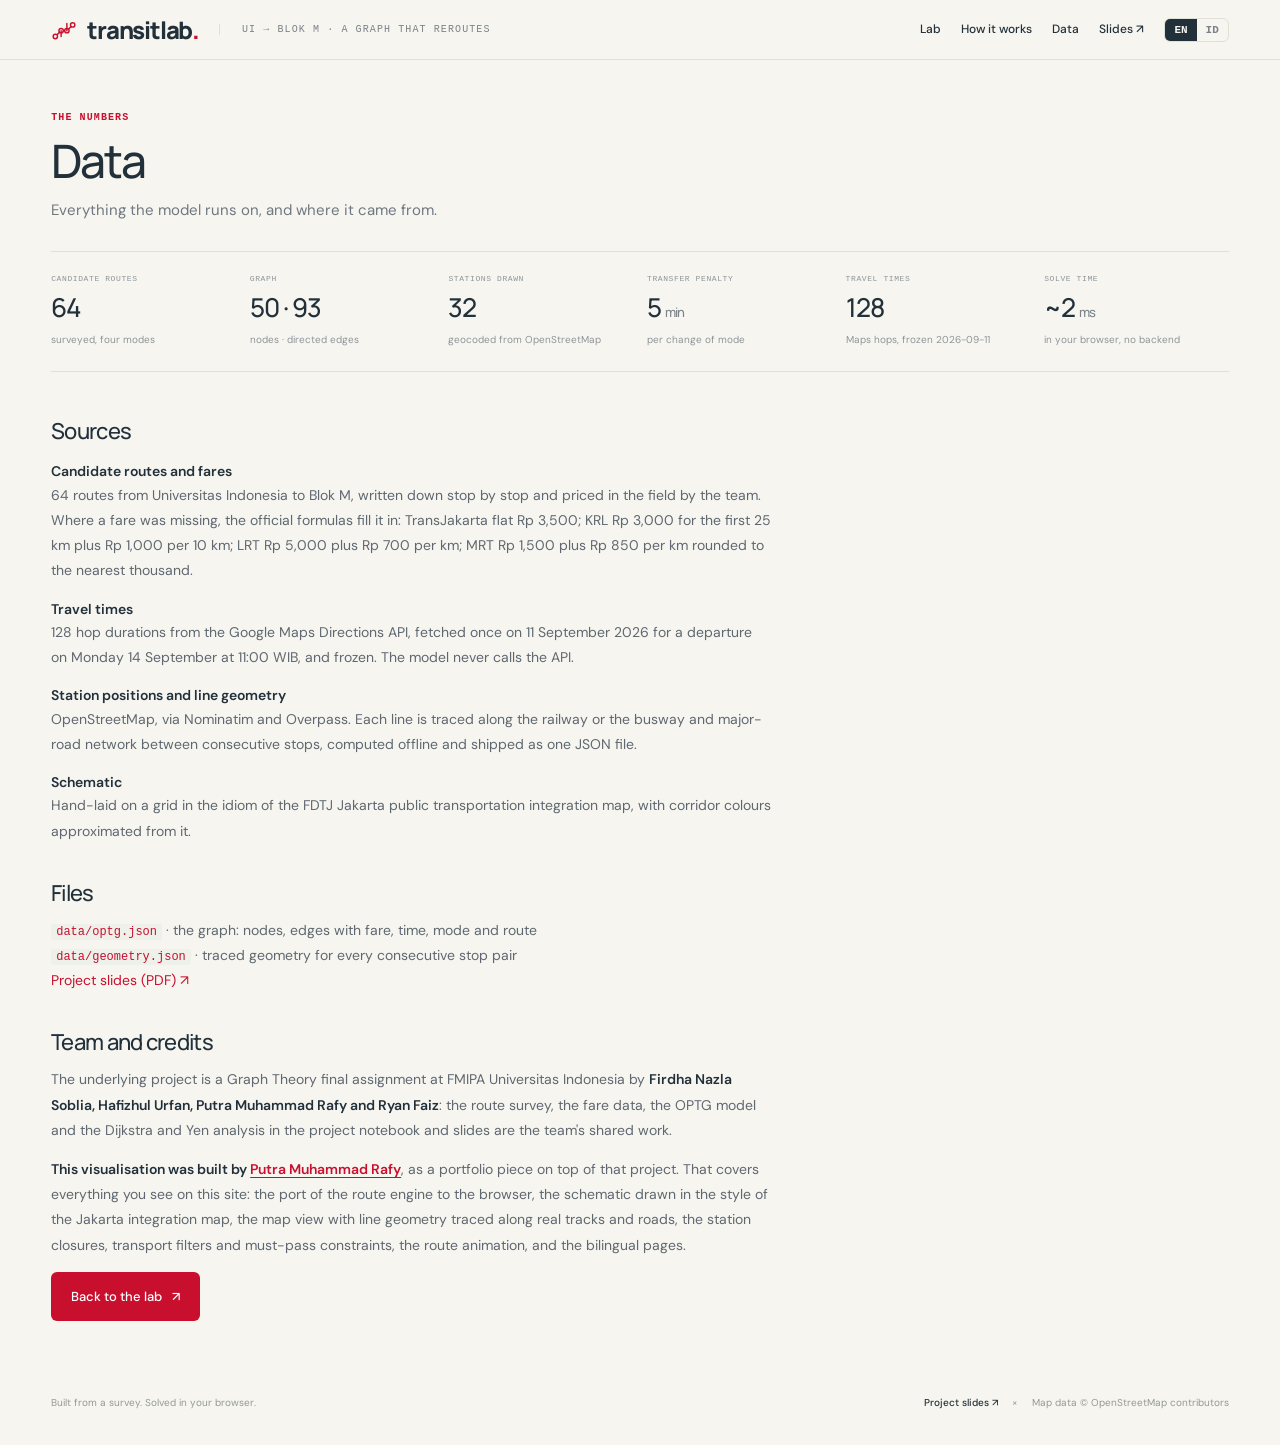
==== public/data.html @ 553ac2ed "Add Vercel Speed Insights script to every page" ====
<!doctype html>
<html lang="en" data-lang="en">
<head>
<meta charset="utf-8">
<meta name="viewport" content="width=device-width, initial-scale=1">
<meta name="theme-color" content="#f6f5f0">
<title>TransitLab · data</title>
<meta name="description" content="The 64 surveyed routes, fares, frozen travel times and OpenStreetMap geometry behind TransitLab.">
<link rel="icon" href="favicon.svg" type="image/svg+xml">
<link rel="stylesheet" href="style.css">
<script defer src="/_vercel/insights/script.js"></script>
<script defer src="/_vercel/speed-insights/script.js"></script>
</head>
<body>
<header class="topbar">
  <a class="brand" href="/" aria-label="TransitLab home"><svg viewBox="0 0 36 36" aria-hidden="true"><path d="M6 27 14 19h8l8-8"/><circle cx="6" cy="27" r="3"/><circle cx="14" cy="19" r="3"/><circle cx="22" cy="19" r="3"/><circle cx="30" cy="11" r="3"/><path d="M14 19v8M22 19V9"/></svg>transitlab<span class="brand-dot">.</span></a>
  <span class="top-tag"><span lang="en">UI → BLOK M · A GRAPH THAT REROUTES</span><span lang="id">UI → BLOK M · GRAF YANG MENCARI JALAN LAIN</span></span>
  <nav>
    <a href="/"><span lang="en">Lab</span><span lang="id">Lab</span></a>
    <a href="/method"><span lang="en">How it works</span><span lang="id">Cara kerja</span></a>
    <a href="/data" aria-current="page"><span lang="en">Data</span><span lang="id">Data</span></a>
    <a href="https://www.putrarafy.com/Slide%20Presentasi%20Teori%20Graf-1_compressed.pdf" target="_blank" rel="noopener"><span lang="en">Slides ↗</span><span lang="id">Slide ↗</span></a>
    <div class="lang" role="group" aria-label="Language"><button type="button" data-lang="en" aria-pressed="true">EN</button><button type="button" data-lang="id" aria-pressed="false">ID</button></div>
  </nav>
</header>
<main class="page">
  <section class="page-hero">
    <span class="eyebrow"><span lang="en">THE NUMBERS</span><span lang="id">ANGKA-ANGKANYA</span></span>
    <h1><span lang="en">Data</span><span lang="id">Data</span></h1>
    <p><span lang="en">Everything the model runs on, and where it came from.</span><span lang="id">Semua yang dipakai model, dan dari mana asalnya.</span></p>
  </section>

  <section class="data">
    <div class="data-grid">
      <div><span><span lang="en">CANDIDATE ROUTES</span><span lang="id">KANDIDAT RUTE</span></span><strong>64</strong><small><span lang="en">surveyed, four modes</span><span lang="id">disurvei, empat moda</span></small></div>
      <div><span><span lang="en">GRAPH</span><span lang="id">GRAF</span></span><strong>50 · 93</strong><small><span lang="en">nodes · directed edges</span><span lang="id">simpul · busur berarah</span></small></div>
      <div><span><span lang="en">STATIONS DRAWN</span><span lang="id">STASIUN DIGAMBAR</span></span><strong>32</strong><small><span lang="en">geocoded from OpenStreetMap</span><span lang="id">digeokode dari OpenStreetMap</span></small></div>
      <div><span><span lang="en">TRANSFER PENALTY</span><span lang="id">PENALTI TRANSIT</span></span><strong>5 <small>min</small></strong><small><span lang="en">per change of mode</span><span lang="id">setiap ganti moda</span></small></div>
      <div><span><span lang="en">TRAVEL TIMES</span><span lang="id">WAKTU TEMPUH</span></span><strong>128</strong><small><span lang="en">Maps hops, frozen 2026-09-11</span><span lang="id">segmen Maps, dibekukan 11-09-2026</span></small></div>
      <div><span><span lang="en">SOLVE TIME</span><span lang="id">WAKTU HITUNG</span></span><strong>~2 <small>ms</small></strong><small><span lang="en">in your browser, no backend</span><span lang="id">di peramban, tanpa server</span></small></div>
    </div>
  </section>

  <section class="prose">
    <h2><span lang="en">Sources</span><span lang="id">Sumber</span></h2>
    <dl class="sources">
      <dt><span lang="en">Candidate routes and fares</span><span lang="id">Kandidat rute dan tarif</span></dt>
      <dd><span lang="en">64 routes from Universitas Indonesia to Blok M, written down stop by stop and priced in the field by the team. Where a fare was missing, the official formulas fill it in: TransJakarta flat Rp 3,500; KRL Rp 3,000 for the first 25 km plus Rp 1,000 per 10 km; LRT Rp 5,000 plus Rp 700 per km; MRT Rp 1,500 plus Rp 850 per km rounded to the nearest thousand.</span><span lang="id">64 rute dari Universitas Indonesia ke Blok M, dicatat pemberhentian demi pemberhentian dan ditarifkan di lapangan oleh tim. Bila tarif kosong, rumus resmi mengisinya: TransJakarta rata Rp 3.500; KRL Rp 3.000 untuk 25 km pertama ditambah Rp 1.000 per 10 km; LRT Rp 5.000 ditambah Rp 700 per km; MRT Rp 1.500 ditambah Rp 850 per km dibulatkan ke ribuan terdekat.</span></dd>
      <dt><span lang="en">Travel times</span><span lang="id">Waktu tempuh</span></dt>
      <dd><span lang="en">128 hop durations from the Google Maps Directions API, fetched once on 11 September 2026 for a departure on Monday 14 September at 11:00 WIB, and frozen. The model never calls the API.</span><span lang="id">128 durasi segmen dari Google Maps Directions API, diambil sekali pada 11 September 2026 untuk keberangkatan Senin 14 September pukul 11.00 WIB, lalu dibekukan. Model tidak pernah memanggil API.</span></dd>
      <dt><span lang="en">Station positions and line geometry</span><span lang="id">Posisi stasiun dan geometri jalur</span></dt>
      <dd><span lang="en">OpenStreetMap, via Nominatim and Overpass. Each line is traced along the railway or the busway and major-road network between consecutive stops, computed offline and shipped as one JSON file.</span><span lang="id">OpenStreetMap, melalui Nominatim dan Overpass. Setiap jalur ditelusuri mengikuti rel atau jaringan busway dan jalan utama di antara pemberhentian berurutan, dihitung offline dan dikirim sebagai satu berkas JSON.</span></dd>
      <dt><span lang="en">Schematic</span><span lang="id">Skematik</span></dt>
      <dd><span lang="en">Hand-laid on a grid in the idiom of the FDTJ Jakarta public transportation integration map, with corridor colours approximated from it.</span><span lang="id">Disusun tangan pada kisi dengan gaya peta integrasi transportasi umum Jakarta dari FDTJ, dengan warna koridor yang didekati darinya.</span></dd>
    </dl>

    <h2><span lang="en">Files</span><span lang="id">Berkas</span></h2>
    <ul class="files">
      <li><a href="data/optg.json" target="_blank"><code>data/optg.json</code></a> · <span lang="en">the graph: nodes, edges with fare, time, mode and route</span><span lang="id">grafnya: simpul, busur dengan tarif, waktu, moda, dan rute</span></li>
      <li><a href="data/geometry.json" target="_blank"><code>data/geometry.json</code></a> · <span lang="en">traced geometry for every consecutive stop pair</span><span lang="id">geometri hasil penelusuran untuk setiap pasangan pemberhentian berurutan</span></li>
      <li><a href="https://www.putrarafy.com/Slide%20Presentasi%20Teori%20Graf-1_compressed.pdf" target="_blank" rel="noopener"><span lang="en">Project slides (PDF) ↗</span><span lang="id">Slide proyek (PDF) ↗</span></a></li>
    </ul>

    <h2><span lang="en">Team and credits</span><span lang="id">Tim dan kredit</span></h2>
    <p><span lang="en">The underlying project is a Graph Theory final assignment at FMIPA Universitas Indonesia by <strong>Firdha Nazla Soblia, Hafizhul Urfan, Putra Muhammad Rafy and Ryan Faiz</strong>: the route survey, the fare data, the OPTG model and the Dijkstra and Yen analysis in the project notebook and slides are the team's shared work.</span><span lang="id">Proyek dasarnya adalah tugas akhir mata kuliah Teori Graf di FMIPA Universitas Indonesia oleh <strong>Firdha Nazla Soblia, Hafizhul Urfan, Putra Muhammad Rafy, dan Ryan Faiz</strong>: survei rute, data tarif, model OPTG, serta analisis Dijkstra dan Yen di notebook dan slide proyek adalah karya bersama tim.</span></p>
    <p><span lang="en"><strong>This visualisation was built by <a href="https://www.putrarafy.com" target="_blank" rel="noopener">Putra Muhammad Rafy</a></strong>, as a portfolio piece on top of that project. That covers everything you see on this site: the port of the route engine to the browser, the schematic drawn in the style of the Jakarta integration map, the map view with line geometry traced along real tracks and roads, the station closures, transport filters and must-pass constraints, the route animation, and the bilingual pages.</span><span lang="id"><strong>Visualisasi ini dibangun oleh <a href="https://www.putrarafy.com" target="_blank" rel="noopener">Putra Muhammad Rafy</a></strong>, sebagai karya portofolio di atas proyek tersebut. Itu mencakup semua yang tampak di situs ini: porting mesin rute ke peramban, skematik yang digambar dengan gaya peta integrasi Jakarta, tampilan peta dengan geometri jalur yang mengikuti rel dan jalan sesungguhnya, penutupan stasiun, filter moda, dan batasan wajib lewat, animasi rute, serta halaman dwibahasa.</span></p>

    <p class="prose-cta"><a class="cta" href="/#lab"><span lang="en">Back to the lab</span><span lang="id">Kembali ke lab</span> <span>↗</span></a></p>
  </section>
  <footer>
    <span><span lang="en">Built from a survey. Solved in your browser.</span><span lang="id">Dibangun dari survei. Dihitung di peramban Anda.</span></span>
    <div>
      <a href="https://www.putrarafy.com/Slide%20Presentasi%20Teori%20Graf-1_compressed.pdf" target="_blank" rel="noopener"><span lang="en">Project slides ↗</span><span lang="id">Slide proyek ↗</span></a>
      <span>×</span>
      <span><span lang="en">Map data © OpenStreetMap contributors</span><span lang="id">Data peta © kontributor OpenStreetMap</span></span>
    </div>
  </footer>
</main>
<script type="module">import { initLang } from './site.mjs'; initLang();</script>
</body>
</html>
---- public/style.css ----
@import url('https://fonts.googleapis.com/css2?family=DM+Sans:wght@400;450;500;550;600;700&family=Manrope:wght@400;500;600;700;800&display=swap');
:root {
  --paper: #f6f5f0; --white: #fdfdf9; --ink: #22303a; --muted: #7a8288; --line: #dfe0d8; --soft: #eef0ea;
  --accent: #c8102e; --navy: #1b2a6b; --teal: #00a99d; --closed: #dc2626; --gold: #d97706;
  --map-bg: #f4f5f2; --mono: 'Courier New', monospace;
  color-scheme: light;
}
* { box-sizing: border-box; }
html { scroll-behavior: smooth; }
body { margin: 0; background: var(--paper); color: var(--ink); font: 14px/1.6 'DM Sans', system-ui, sans-serif; font-synthesis: none; }
button, input, select { font: inherit; color: inherit; }
button { cursor: pointer; border: 0; background: none; }
button:hover:not(:disabled) { filter: brightness(.95); }
a { color: inherit; text-decoration: none; }
a:hover { text-decoration: underline; }
button:focus-visible, a:focus-visible, input:focus-visible, select:focus-visible { outline: 2px solid var(--accent); outline-offset: 3px; }
/* language: both texts live in the HTML; only the chosen one shows */
html[data-lang="en"] [lang="id"], html[data-lang="id"] [lang="en"] { display: none !important; }

/* top bar */
.topbar { height: 60px; border-bottom: 1px solid var(--line); display: flex; align-items: center; gap: 20px; padding: 0 max(4vw, 24px); background: var(--paper); position: sticky; top: 0; z-index: 20; }
.brand { font: 800 24px 'Manrope', sans-serif; letter-spacing: -1.2px; display: flex; align-items: center; }
.brand:hover { text-decoration: none; }
.brand svg { width: 26px; height: 26px; fill: none; stroke: var(--accent); stroke-width: 2; stroke-linecap: round; margin-right: 10px; }
.brand svg circle { fill: var(--paper); }
.brand-dot { color: var(--accent); }
.top-tag, .eyebrow, .specimen-id, .specimen > span:last-child, .quiet-label, .live-badge, .section-number { font: 10px var(--mono); letter-spacing: 1.1px; }
.top-tag { color: var(--muted); border-left: 1px solid var(--line); padding-left: 22px; }
nav { margin-left: auto; display: flex; align-items: center; gap: 20px; }
nav a { font-size: 12px; font-weight: 500; white-space: nowrap; }
.lang { display: inline-flex; border: 1px solid var(--line); border-radius: 6px; overflow: hidden; }
.lang button { font: 600 11px var(--mono); padding: 5px 9px; color: var(--muted); }
.lang button[aria-pressed="true"] { background: var(--ink); color: var(--paper); }

main { max-width: 1490px; margin: auto; padding: 0 max(4vw, 24px); }
.eyebrow { display: flex; align-items: center; gap: 8px; color: var(--accent); font-weight: 600; }
.live-dot { display: inline-block; width: 6px; height: 6px; border-radius: 50%; background: var(--accent); flex: none; animation: blink 1.6s infinite; }
@keyframes blink { 50% { opacity: .25; } }

/* hero */
.intro { display: flex; justify-content: space-between; align-items: center; gap: 30px; padding: 52px 0 40px; }
h1 { font: 500 clamp(34px, 3.6vw, 54px)/1.14 'Manrope', sans-serif; letter-spacing: -2.2px; margin: 16px 0; }
.intro p { font-size: 14px; line-height: 1.75; color: #6f7880; margin: 0; max-width: 62ch; }
.intro p strong { color: var(--ink); font-weight: 550; }
.hero-hook { display: flex; align-items: center; gap: 26px; margin-top: 26px; flex-wrap: wrap; }
.cta { display: inline-flex; align-items: center; gap: 10px; background: var(--accent); color: #fff; border-radius: 6px; padding: 13px 20px; font-size: 13px; font-weight: 500; }
.cta:hover { text-decoration: none; filter: brightness(.93); }
.hero-stats { list-style: none; margin: 0; padding: 0; display: flex; gap: 22px; }
.hero-stats li { font-size: 10px; color: #8a9096; line-height: 1.4; max-width: 110px; }
.hero-stats b { display: block; font: 600 17px 'Manrope', sans-serif; letter-spacing: -.6px; color: var(--ink); }
.specimen { width: 300px; text-align: center; color: #6f767c; margin-right: 20px; transform: rotate(-3deg); flex: none; }
.specimen svg { width: 250px; height: 135px; display: block; margin: 14px auto 10px; }
.specimen-id { font-size: 8px; border-bottom: 1px solid #cfd2c8; padding-bottom: 8px; display: inline-block; }
.specimen > span:last-child { font-size: 8px; }

/* panels */
.workspace { display: grid; grid-template-columns: minmax(0, 1.35fr) minmax(360px, .75fr); gap: 22px; align-items: start; scroll-margin-top: 76px; }
.panel { background: var(--white); border: 1px solid var(--line); border-radius: 12px; overflow: hidden; }
.panel-heading { display: flex; justify-content: space-between; align-items: center; padding: 20px 22px 0; gap: 10px; }
.panel-heading > div { display: flex; align-items: center; gap: 12px; }
.section-number { color: #9a9f94; border: 1px solid var(--line); border-radius: 4px; padding: 4px 5px; letter-spacing: 0; }
h2 { font-size: 15px; font-weight: 550; letter-spacing: -.35px; margin: 0; }
.panel-description { font-size: 11px; color: #858c92; margin: 8px 22px 14px; line-height: 1.6; }
.quiet-label { color: #99a08f; letter-spacing: .4px; }
.live-badge { font-size: 8px; color: var(--accent); display: flex; align-items: center; gap: 6px; white-space: nowrap; }
.seg { display: inline-flex; background: #e6e8e0; padding: 3px; border-radius: 6px; }
.seg button { font-size: 11px; padding: 6px 12px; border-radius: 4px; color: #6b7570; }
.seg button[aria-pressed="true"] { background: var(--white); color: var(--ink); box-shadow: 0 1px 3px #0002; }
.text-button { padding: 0; font-size: 12px; font-weight: 500; }
.text-button span:last-child { margin-left: 6px; }

/* map panel */
.map { position: relative; margin: 0 14px; }
.tip { position: absolute; pointer-events: none; background: var(--ink); color: var(--paper); border-radius: 6px; padding: 6px 9px; font-size: 12px; white-space: nowrap; transform: translate(-50%, -130%); z-index: 5; }
.tip b { display: block; font-size: 13px; }
.tip .lines { display: flex; gap: 3px; margin: 3px 0; }
.tip .lines i, #list .modes i { font: 700 10px/1 'DM Sans', sans-serif; font-style: normal; color: #fff; background: var(--c); border-radius: 3px; padding: 2px 4px; min-width: 14px; text-align: center; }
.legend { margin: 10px 22px 0; padding: 0; list-style: none; display: flex; gap: 10px 12px; flex-wrap: wrap; font-size: 11px; color: var(--muted); }
.legend i { display: inline-block; width: 16px; height: 4px; background: var(--c); vertical-align: middle; margin-right: 5px; border-radius: 2px; }
.legend i.dash { background: repeating-linear-gradient(90deg, var(--c) 0 4px, transparent 4px 7px); }
.filters { display: flex; flex-wrap: wrap; gap: 10px 22px; align-items: center; border-top: 1px solid var(--soft); margin-top: 14px; padding: 14px 22px 18px; font-size: 12px; }
.filters .lbl { color: var(--muted); font: 9px var(--mono); letter-spacing: .8px; text-transform: uppercase; margin-right: 4px; }
.modes { border: 0; padding: 0; margin: 0; display: flex; gap: 6px; align-items: center; flex-wrap: wrap; }
.modes label { display: inline-flex; align-items: center; gap: 6px; padding: 4px 10px; border: 1px solid var(--line); border-radius: 999px; cursor: pointer; user-select: none; background: var(--white); }
.modes label::before { content: ''; width: 9px; height: 9px; border-radius: 50%; background: var(--c); }
.modes label:has(input:not(:checked)) { opacity: .45; text-decoration: line-through; }
.modes input { position: absolute; opacity: 0; pointer-events: none; }
.must { display: flex; gap: 8px; align-items: center; flex-wrap: wrap; }
.must select { background: var(--white); border: 1px solid var(--line); border-radius: 6px; padding: 5px 8px; font-size: 12px; }
.chips { display: inline-flex; gap: 6px; flex-wrap: wrap; }
.chips button { display: inline-flex; align-items: center; gap: 6px; padding: 3px 8px 3px 10px; border-radius: 999px; background: #fdf3d7; border: 1px solid #e7c26e; color: #92400e; font-size: 12px; }
.chips button::after { content: '\00d7'; font-size: 14px; line-height: 1; opacity: .8; }
.filters .text-button { margin-left: auto; color: var(--muted); }

/* route + list panels */
.right-stack { display: flex; flex-direction: column; gap: 20px; }
.route-controls { display: grid; grid-template-columns: auto 1fr; gap: 16px; align-items: center; margin: 16px 22px 14px; }
.primary { background: var(--accent); color: #fff; border-radius: 6px; padding: 12px 16px; font-size: 13px; font-weight: 500; display: inline-flex; gap: 12px; align-items: center; }
.slider { display: grid; gap: 2px; font-size: 11px; color: var(--muted); min-width: 0; }
.slider b { color: var(--ink); font-weight: 600; }
.slider input { width: 100%; accent-color: var(--accent); margin: 0; }
.slider .ends { display: flex; justify-content: space-between; font: 9px var(--mono); letter-spacing: .5px; }
.best { margin: 0 22px 20px; border-radius: 8px; padding: 12px 14px; background: #f2f3ed; border: 1px solid #e6e8df; border-left: 3px solid var(--accent); }
.best .big { font: 600 22px 'Manrope', sans-serif; letter-spacing: -.6px; }
.best .steps { margin: 8px 0 0; padding: 0; list-style: none; font-size: 12px; color: #6f7880; }
.best .steps li { display: flex; gap: 8px; align-items: baseline; padding: 2px 0; }
.best .steps i { width: 8px; height: 8px; border-radius: 50%; background: var(--c); flex: none; position: relative; top: 1px; }
.best .none { color: var(--closed); }
#list { margin: 0 14px 16px; padding: 0; list-style: none; display: grid; gap: 5px; max-height: 520px; overflow: auto; scrollbar-width: thin; }
#list li { display: grid; grid-template-columns: 22px minmax(0, 1fr) auto; gap: 8px; align-items: center; padding: 9px 10px; border-radius: 6px; cursor: pointer; border: 1px solid #e9ebe2; background: #fafbf6; font-size: 12px; }
#list li > span { min-width: 0; }
#list li:hover { background: #f1f3ea; }
#list li[aria-current] { border-color: var(--accent); background: #fbeef0; }
#list .n { font: 10px var(--mono); color: #9ba78b; }
#list .modes { display: flex; gap: 3px; flex-wrap: wrap; }
#list .via { color: var(--muted); font-size: 11px; overflow: hidden; text-overflow: ellipsis; white-space: nowrap; display: block; }
#list .stat { text-align: right; font-variant-numeric: tabular-nums; white-space: nowrap; font-weight: 600; }
#list .stat small { color: var(--muted); display: block; font-size: 10px; font-weight: 400; }
.tag { font: 600 9px var(--mono); text-transform: uppercase; letter-spacing: .5px; padding: 2px 5px; border-radius: 4px; background: var(--soft); color: var(--muted); margin-left: 4px; }
.tag.pareto { background: #dcefe0; color: #1f6b3a; }
.tag.cheapest, .tag.fastest { background: #fbe1e5; color: #9f1239; }

/* experiment strip */
.experiment { border: 1px solid var(--line); border-radius: 10px; margin-top: 26px; padding: 24px 28px; display: grid; grid-template-columns: 1fr 1.4fr; gap: 24px 30px; align-items: center; background: #eeefe7; }
.experiment-title h2 { font: 500 20px 'Manrope', sans-serif; letter-spacing: -.7px; margin: 8px 0 7px; }
.experiment-title p { font-size: 11px; color: #7b8479; margin: 0; line-height: 1.6; }
.presets { display: grid; grid-template-columns: repeat(2, 1fr); gap: 8px; }
.presets button { text-align: left; background: var(--white); border: 1px solid #d9dccf; border-radius: 6px; padding: 10px 12px; font-size: 10px; color: #7b8479; line-height: 1.4; }
.presets button b { display: block; font-size: 12px; color: var(--ink); font-weight: 600; }
.presets button:hover { border-color: var(--accent); }
.experiment-note { grid-column: 1 / -1; display: flex; align-items: center; gap: 12px; font-size: 11px; color: #7b8479; }
.experiment-note > span { font: 22px var(--mono); color: #aab4a3; }
.experiment-note p { margin: 0; line-height: 1.6; }
.experiment-note strong { color: var(--ink); font-weight: 600; }

/* method + data */
.method { padding: 56px 0 10px; scroll-margin-top: 70px; }
.method-title h2, .data h2 { font: 500 30px 'Manrope', sans-serif; letter-spacing: -1px; margin: 10px 0 22px; }
.method-grid { display: grid; grid-template-columns: repeat(2, 1fr); gap: 22px 40px; }
.method-grid h3 { font: 600 12px var(--mono); letter-spacing: .5px; color: var(--accent); margin: 0 0 8px; }
.method-grid p { font-size: 13px; line-height: 1.75; color: #6a737b; margin: 0; }
.method-grid strong { color: var(--ink); font-weight: 600; }
.method-grid code { font: 12px var(--mono); background: var(--soft); padding: 1px 5px; border-radius: 3px; }
.data { padding: 40px 0 10px; scroll-margin-top: 70px; }
.data-grid { display: grid; grid-template-columns: repeat(6, 1fr); gap: 14px; border-top: 1px solid var(--line); border-bottom: 1px solid var(--line); padding: 22px 0; }
.data-grid > div > span { display: block; font: 8px var(--mono); letter-spacing: .6px; color: #8e9599; }
.data-grid strong { display: block; font: 500 26px 'Manrope', sans-serif; letter-spacing: -1px; margin: 6px 0 2px; }
.data-grid strong small { font-size: 13px; color: var(--muted); }
.data-grid > div > small { font-size: 10px; color: #8e9599; }
.data-note { font-size: 12px; color: #6a737b; line-height: 1.7; margin: 18px 0 0; max-width: 80ch; }
footer { display: flex; justify-content: space-between; padding: 30px 0 34px; gap: 20px; color: #939b8d; font-size: 10px; flex-wrap: wrap; }
footer > div { display: flex; gap: 14px; align-items: center; flex-wrap: wrap; }
footer a { color: var(--ink); font-weight: 500; }

/* standalone pages + why strip */
.why { margin-top: 26px; padding: 26px 28px; border: 1px solid var(--line); border-radius: 10px; background: var(--white); display: grid; grid-template-columns: minmax(220px, .6fr) 1.4fr; gap: 20px 40px; align-items: start; }
.why h2 { font: 500 22px 'Manrope', sans-serif; letter-spacing: -.7px; margin: 8px 0 0; }
.why p { font-size: 13px; line-height: 1.75; color: #6a737b; margin: 0; }
.why a { color: var(--accent); font-weight: 500; white-space: nowrap; }
.page-hero { padding: 52px 0 28px; max-width: 70ch; }
.page-hero h1 { margin: 12px 0 10px; }
.page-hero p { font-size: 15px; color: #6f7880; line-height: 1.7; margin: 0; }
.prose { max-width: 72ch; padding-bottom: 30px; }
.prose h2 { font: 500 22px 'Manrope', sans-serif; letter-spacing: -.7px; margin: 34px 0 10px; }
.prose p, .prose dd { font-size: 14px; line-height: 1.8; color: #5f6870; margin: 0 0 14px; }
.prose strong { color: var(--ink); font-weight: 600; }
.prose strong a { color: var(--accent); text-decoration: underline; text-underline-offset: 3px; }
.prose code { font: 12px var(--mono); background: var(--soft); padding: 1px 5px; border-radius: 3px; }
.prose dl { margin: 0; }
.prose dt { font-weight: 600; color: var(--ink); margin-top: 14px; }
.prose dd { margin-left: 0; }
.files { list-style: none; padding: 0; margin: 0; font-size: 14px; line-height: 1.8; color: #5f6870; }
.files a { color: var(--accent); }
.prose-cta { margin-top: 30px; }
.page .data { padding-top: 0; }

/* ── schematic + map drawing ─────────────────────────────────────────────── */
#map { background: var(--map-bg); border-radius: 8px; display: block; width: 100%; height: auto; }
.geo .leaflet-tooltip.glabel { background: #fff; border: 1px solid #1f2937; border-radius: 4px; box-shadow: 0 1px 2px #0003; font: 600 10.5px/1.2 system-ui, sans-serif; color: #111827; padding: 2px 5px; white-space: nowrap; }
.geo .leaflet-tooltip.glabel.l0 { background: #e11d48; border-color: #fff; color: #fff; font-weight: 800; font-size: 12px; }
.geo .leaflet-tooltip.glabel::before { display: none; }
.geo.z1 .leaflet-tooltip.l1, .geo.z2 .leaflet-tooltip.l2 { display: none; }
.geo.has-route .gline { opacity: .35; }
.geo .gcasing { stroke: #fff; }
.geo.playing .groute { stroke-dasharray: var(--len) var(--len); stroke-dashoffset: var(--len); animation: draw var(--dur) linear var(--delay) forwards; }
.geo.playing .groute.gwalk { stroke-dasharray: 4 5; stroke-dashoffset: 0; animation: fade .2s linear var(--delay) both; }
.geo .leaflet-control-attribution { font-size: 10px; }
.geo.playing .gon { animation: gpop .3s ease var(--delay) both; }
.geo.playing .gvia { animation: gvia .35s ease var(--delay) both; }
@keyframes gpop { from { stroke-width: 2; } 50% { stroke-width: 7; } to { stroke-width: 3; } }
@keyframes gvia { from { stroke-width: 2; } 50% { stroke-width: 6; fill: #fde68a; } to { stroke-width: 2.5; fill: #fff; } }
.walklink { fill: none; stroke: #6b7280; stroke-width: 2; stroke-dasharray: 3 4; opacity: .7; }
.line { fill: none; stroke-width: 3.5; stroke-linecap: round; stroke-linejoin: round; transition: opacity .3s; }
.line.rail { stroke-width: 4.5; }
.line.dead { opacity: .12; }
.has-route .line { opacity: .32; }
.has-route .walklink { opacity: .35; }
.route path { fill: none; stroke-linecap: round; stroke-linejoin: round; }
.route .casing { stroke: #fff; stroke-width: 14; }
.route .ink { stroke: var(--c); stroke-width: 7; }
.route.walk .casing { stroke-width: 10; }
.route.walk .ink { stroke: #111827; stroke-width: 3; stroke-dasharray: 4 5; }
.playing .route path { stroke-dasharray: var(--len) var(--len); stroke-dashoffset: var(--len); animation: draw var(--dur) linear var(--delay) forwards; }
.playing .route.walk path { stroke-dasharray: 4 5; stroke-dashoffset: 0; animation: fade .2s linear var(--delay) both; }
.playing .route.walk .casing { stroke-dasharray: none; }
@keyframes draw { to { stroke-dashoffset: 0; } }
@keyframes fade { from { opacity: 0; } to { opacity: .9; } }
.station .dot { fill: #fff; stroke: #1f2937; stroke-width: 2; cursor: pointer; transition: r .15s, stroke .15s; }
.station.xfer .dot { r: 6.5; stroke-width: 2.5; }
.station:hover .dot { r: 8.5; }
.station.on .dot { stroke: #111827; stroke-width: 3; }
.station.closed .dot { stroke: var(--closed); stroke-dasharray: 2 2; fill: #fee2e2; }
.station.must .dot { stroke: #d97706; stroke-width: 3.5; fill: #fde68a; }
.station.must text { fill: #92400e; font-weight: 700; }
.station.terminal .dot { r: 8; stroke-width: 3; fill: var(--accent); stroke: #fff; cursor: default; }
.station text { font-size: 10.5px; fill: #111827; cursor: pointer; paint-order: stroke; stroke: var(--map-bg); stroke-width: 3px; font-weight: 500; }
.station.xfer text { font-weight: 700; }
.station.closed text { fill: var(--closed); text-decoration: line-through; }
.station.terminal text { font-weight: 800; font-size: 13px; }
.playing .station.on .dot { animation: pop .3s ease var(--delay) both; }
.playing .station.via .dot { animation: viapop .35s ease var(--delay) both; }
@keyframes viapop { from { r: 5; stroke-width: 2; } 50% { r: 8; stroke-width: 3; fill: #fde68a; } to { r: 5.5; stroke-width: 2.5; fill: #fff; } }
@keyframes pop { from { r: 5; } 50% { r: 11; } to { r: 6.5; } }
.pulse { fill: none; stroke: var(--accent); stroke-width: 2; opacity: 0; }
.playing .station.on .pulse { animation: pulse 1.4s ease-out var(--delay) 1; }
@keyframes pulse { 0% { r: 8; opacity: .9; } 100% { r: 30; opacity: 0; } }

/* map view */
.geo { aspect-ratio: 870 / 600; border-radius: 8px; background: #e5e7eb; }

@media (max-width: 1080px) {
  .workspace { grid-template-columns: 1fr; }
  .top-tag { display: none; }
  .method-grid { grid-template-columns: 1fr; }
  .data-grid { grid-template-columns: repeat(3, 1fr); }
  .experiment { grid-template-columns: 1fr; }
  .why { grid-template-columns: 1fr; }
}
@media (max-width: 720px) {
  main { padding: 0 16px; }
  .topbar { height: 54px; padding: 0 16px; gap: 12px; }
  .brand { font-size: 21px; }
  nav { gap: 12px; }
  nav a { font-size: 11px; }
  nav a[href^="#"] { display: none; }
  .intro { padding: 32px 0 26px; }
  h1 { font-size: 34px; letter-spacing: -1.6px; }
  .specimen { display: none; }
  .hero-stats { width: 100%; justify-content: space-between; }
  .hero-stats li { max-width: none; flex: 1; }
  .panel-heading { padding: 16px 16px 0; }
  .panel-description, .legend, .route-controls, .best { margin-left: 16px; margin-right: 16px; }
  .filters { padding-left: 16px; padding-right: 16px; }
  .map { margin: 0 8px; }
  .route-controls { grid-template-columns: 1fr; }
  .presets { grid-template-columns: 1fr; }
  .data-grid { grid-template-columns: repeat(2, 1fr); }
  .station text { font-size: 12px; }
  footer { flex-direction: column; align-items: center; text-align: center; }
}
@media (prefers-reduced-motion: reduce) {
  *, *::before, *::after { animation: none !important; transition: none !important; scroll-behavior: auto !important; }
  .playing .route path, .geo.playing .groute { stroke-dasharray: none; stroke-dashoffset: 0; }
}
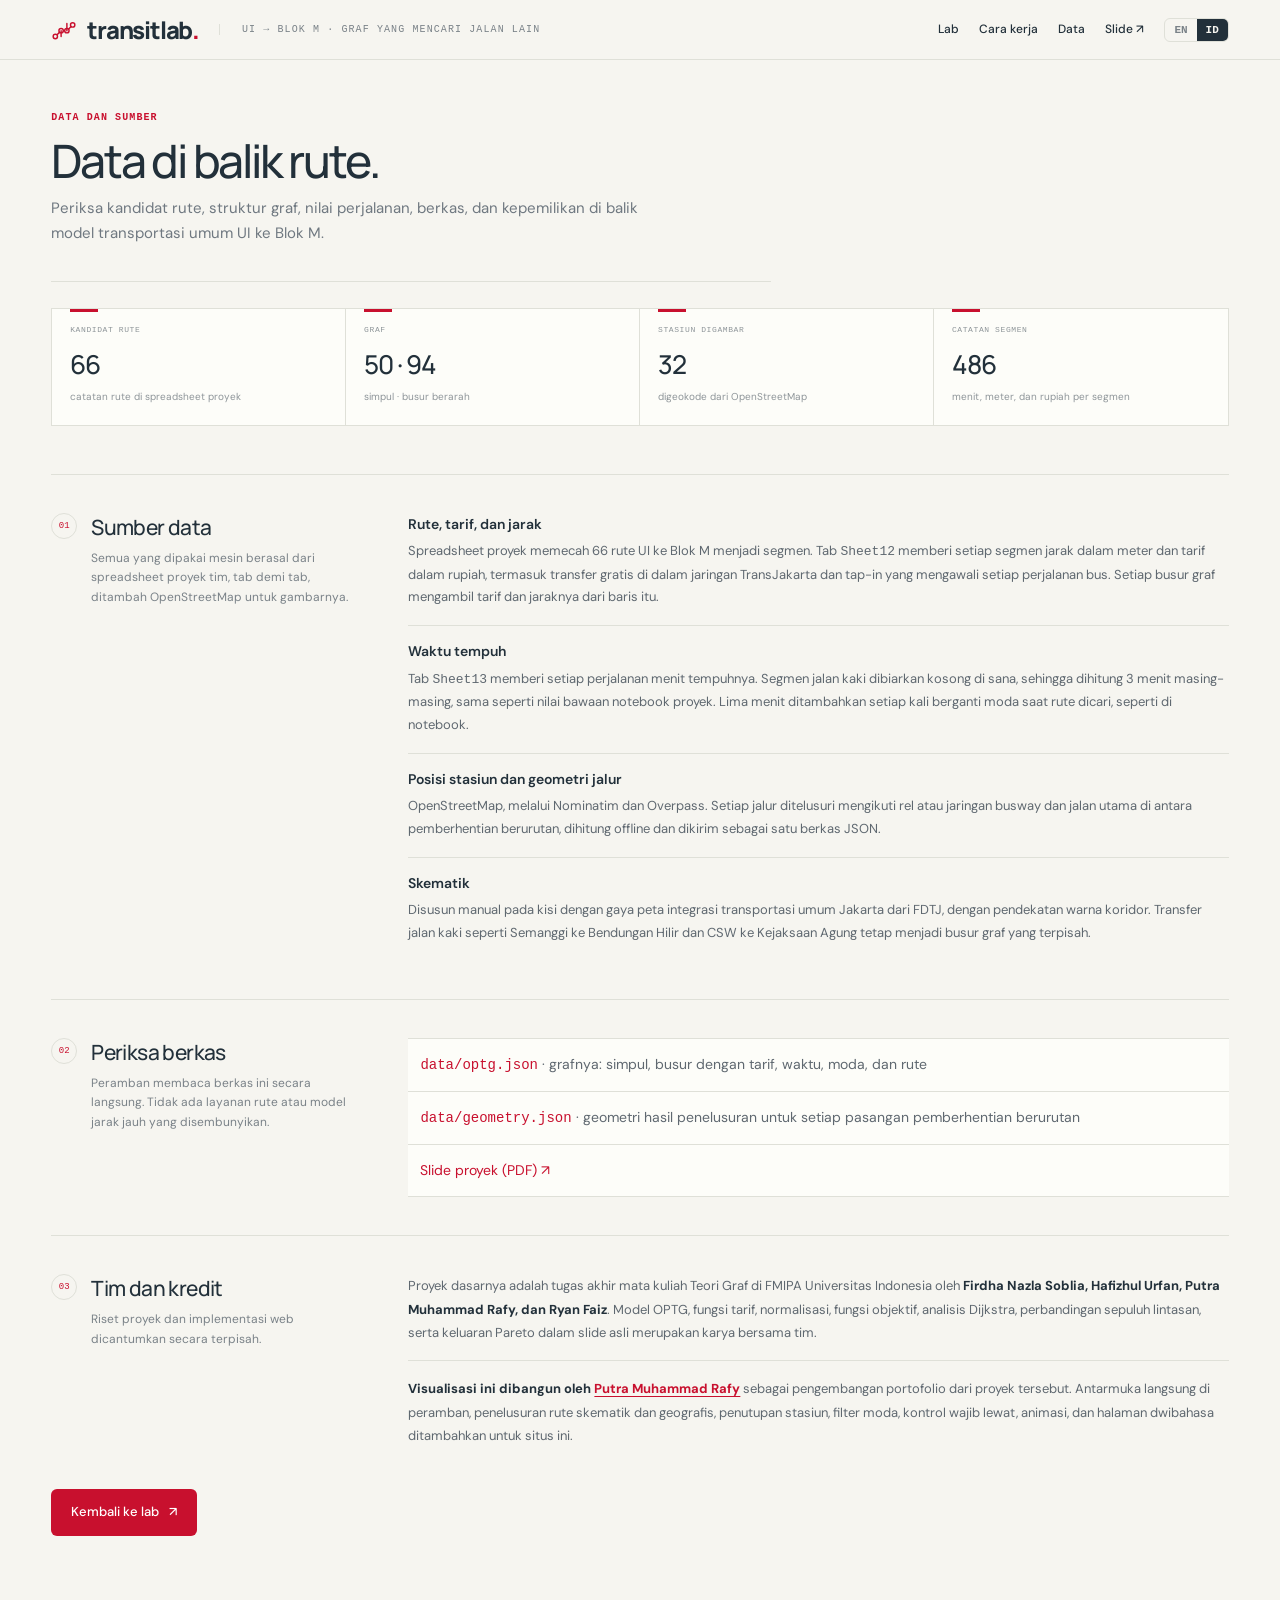
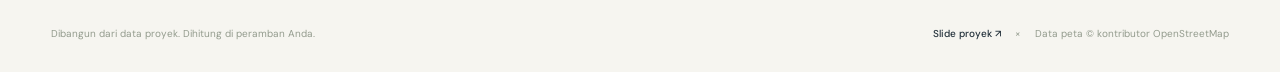
==== commit 577d4130: "Build the graph from the project spreadsheet, not the Maps snapshot The exporter now reads scripts/r" ====
--- a/public/data.html
+++ b/public/data.html
@@ -1,17 +1,22 @@
 <!doctype html>
-<html lang="en" data-lang="en">
+<html lang="id" data-lang="id">
 <head>
 <meta charset="utf-8">
 <meta name="viewport" content="width=device-width, initial-scale=1">
 <meta name="theme-color" content="#f6f5f0">
-<title>TransitLab · data</title>
-<meta name="description" content="The 64 surveyed routes, fares, frozen travel times and OpenStreetMap geometry behind TransitLab.">
+<title>Data Rute Transportasi Umum UI ke Blok M | TransitLab</title>
+<meta name="description" content="Data rute transportasi umum UI ke Blok M: 66 rute dari spreadsheet proyek, dengan tarif, jarak, dan waktu tempuh per segmen, KRL, MRT, LRT, dan TransJakarta.">
+<meta name="author" content="Putra Muhammad Rafy">
+<meta name="robots" content="index, follow, max-image-preview:large">
+<meta name="keywords" content="data rute UI Blok M, data transportasi umum Jakarta, tarif KRL MRT LRT TransJakarta, graf transportasi Jakarta, dataset rute publik, waktu tempuh UI Blok M">
+<link rel="canonical" href="https://transitlab.vercel.app/data">
 <link rel="icon" href="favicon.svg" type="image/svg+xml">
+<link rel="manifest" href="site.webmanifest">
 <link rel="stylesheet" href="style.css">
 <script defer src="/_vercel/insights/script.js"></script>
 <script defer src="/_vercel/speed-insights/script.js"></script>
 </head>
-<body>
+<body class="data-page">
 <header class="topbar">
   <a class="brand" href="/" aria-label="TransitLab home"><svg viewBox="0 0 36 36" aria-hidden="true"><path d="M6 27 14 19h8l8-8"/><circle cx="6" cy="27" r="3"/><circle cx="14" cy="19" r="3"/><circle cx="22" cy="19" r="3"/><circle cx="30" cy="11" r="3"/><path d="M14 19v8M22 19V9"/></svg>transitlab<span class="brand-dot">.</span></a>
   <span class="top-tag"><span lang="en">UI → BLOK M · A GRAPH THAT REROUTES</span><span lang="id">UI → BLOK M · GRAF YANG MENCARI JALAN LAIN</span></span>
@@ -20,55 +25,63 @@
     <a href="/method"><span lang="en">How it works</span><span lang="id">Cara kerja</span></a>
     <a href="/data" aria-current="page"><span lang="en">Data</span><span lang="id">Data</span></a>
     <a href="https://www.putrarafy.com/Slide%20Presentasi%20Teori%20Graf-1_compressed.pdf" target="_blank" rel="noopener"><span lang="en">Slides ↗</span><span lang="id">Slide ↗</span></a>
-    <div class="lang" role="group" aria-label="Language"><button type="button" data-lang="en" aria-pressed="true">EN</button><button type="button" data-lang="id" aria-pressed="false">ID</button></div>
+    <div class="lang" role="group" aria-label="Language"><button type="button" data-lang="en" aria-pressed="false">EN</button><button type="button" data-lang="id" aria-pressed="true">ID</button></div>
   </nav>
 </header>
 <main class="page">
   <section class="page-hero">
-    <span class="eyebrow"><span lang="en">THE NUMBERS</span><span lang="id">ANGKA-ANGKANYA</span></span>
-    <h1><span lang="en">Data</span><span lang="id">Data</span></h1>
-    <p><span lang="en">Everything the model runs on, and where it came from.</span><span lang="id">Semua yang dipakai model, dan dari mana asalnya.</span></p>
+    <div class="data-hero-copy">
+      <span class="eyebrow"><span lang="en">DATA AND SOURCES</span><span lang="id">DATA DAN SUMBER</span></span>
+      <h1><span lang="en">Data behind the route.</span><span lang="id">Data di balik rute.</span></h1>
+      <p><span lang="en">Inspect the route candidates, graph structure, travel values, files and ownership behind the UI to Blok M public transport model.</span><span lang="id">Periksa kandidat rute, struktur graf, nilai perjalanan, berkas, dan kepemilikan di balik model transportasi umum UI ke Blok M.</span></p>
+    </div>
   </section>
 
   <section class="data">
     <div class="data-grid">
-      <div><span><span lang="en">CANDIDATE ROUTES</span><span lang="id">KANDIDAT RUTE</span></span><strong>64</strong><small><span lang="en">surveyed, four modes</span><span lang="id">disurvei, empat moda</span></small></div>
-      <div><span><span lang="en">GRAPH</span><span lang="id">GRAF</span></span><strong>50 · 93</strong><small><span lang="en">nodes · directed edges</span><span lang="id">simpul · busur berarah</span></small></div>
+      <div><span><span lang="en">CANDIDATE ROUTES</span><span lang="id">KANDIDAT RUTE</span></span><strong>66</strong><small><span lang="en">route records in the project sheet</span><span lang="id">catatan rute di spreadsheet proyek</span></small></div>
+      <div><span><span lang="en">GRAPH</span><span lang="id">GRAF</span></span><strong>50 · 94</strong><small><span lang="en">nodes · directed edges</span><span lang="id">simpul · busur berarah</span></small></div>
       <div><span><span lang="en">STATIONS DRAWN</span><span lang="id">STASIUN DIGAMBAR</span></span><strong>32</strong><small><span lang="en">geocoded from OpenStreetMap</span><span lang="id">digeokode dari OpenStreetMap</span></small></div>
-      <div><span><span lang="en">TRANSFER PENALTY</span><span lang="id">PENALTI TRANSIT</span></span><strong>5 <small>min</small></strong><small><span lang="en">per change of mode</span><span lang="id">setiap ganti moda</span></small></div>
-      <div><span><span lang="en">TRAVEL TIMES</span><span lang="id">WAKTU TEMPUH</span></span><strong>128</strong><small><span lang="en">Maps hops, frozen 2026-09-11</span><span lang="id">segmen Maps, dibekukan 11-09-2026</span></small></div>
-      <div><span><span lang="en">SOLVE TIME</span><span lang="id">WAKTU HITUNG</span></span><strong>~2 <small>ms</small></strong><small><span lang="en">in your browser, no backend</span><span lang="id">di peramban, tanpa server</span></small></div>
+      <div><span><span lang="en">HOP RECORDS</span><span lang="id">CATATAN SEGMEN</span></span><strong>486</strong><small><span lang="en">minutes, metres and rupiah per hop</span><span lang="id">menit, meter, dan rupiah per segmen</span></small></div>
     </div>
   </section>
 
-  <section class="prose">
-    <h2><span lang="en">Sources</span><span lang="id">Sumber</span></h2>
+  <section class="data-ledger">
+    <article class="data-section source-section">
+    <div class="data-section-heading"><span>01</span><div><h2><span lang="en">Sources</span><span lang="id">Sumber data</span></h2><p><span lang="en">Everything the engine runs on comes from the team's project spreadsheet, tab by tab, plus OpenStreetMap for the drawing.</span><span lang="id">Semua yang dipakai mesin berasal dari spreadsheet proyek tim, tab demi tab, ditambah OpenStreetMap untuk gambarnya.</span></p></div></div>
     <dl class="sources">
-      <dt><span lang="en">Candidate routes and fares</span><span lang="id">Kandidat rute dan tarif</span></dt>
-      <dd><span lang="en">64 routes from Universitas Indonesia to Blok M, written down stop by stop and priced in the field by the team. Where a fare was missing, the official formulas fill it in: TransJakarta flat Rp 3,500; KRL Rp 3,000 for the first 25 km plus Rp 1,000 per 10 km; LRT Rp 5,000 plus Rp 700 per km; MRT Rp 1,500 plus Rp 850 per km rounded to the nearest thousand.</span><span lang="id">64 rute dari Universitas Indonesia ke Blok M, dicatat pemberhentian demi pemberhentian dan ditarifkan di lapangan oleh tim. Bila tarif kosong, rumus resmi mengisinya: TransJakarta rata Rp 3.500; KRL Rp 3.000 untuk 25 km pertama ditambah Rp 1.000 per 10 km; LRT Rp 5.000 ditambah Rp 700 per km; MRT Rp 1.500 ditambah Rp 850 per km dibulatkan ke ribuan terdekat.</span></dd>
+      <dt><span lang="en">Routes, fares and distances</span><span lang="id">Rute, tarif, dan jarak</span></dt>
+      <dd><span lang="en">The project spreadsheet breaks all 66 UI to Blok M routes into hops. The <code>Sheet12</code> tab gives each hop its distance in metres and its fare in rupiah, including the free transfers inside the TransJakarta network and the tap-in that starts each bus leg. Every graph edge takes its fare and distance from that row.</span><span lang="id">Spreadsheet proyek memecah 66 rute UI ke Blok M menjadi segmen. Tab <code>Sheet12</code> memberi setiap segmen jarak dalam meter dan tarif dalam rupiah, termasuk transfer gratis di dalam jaringan TransJakarta dan tap-in yang mengawali setiap perjalanan bus. Setiap busur graf mengambil tarif dan jaraknya dari baris itu.</span></dd>
       <dt><span lang="en">Travel times</span><span lang="id">Waktu tempuh</span></dt>
-      <dd><span lang="en">128 hop durations from the Google Maps Directions API, fetched once on 11 September 2026 for a departure on Monday 14 September at 11:00 WIB, and frozen. The model never calls the API.</span><span lang="id">128 durasi segmen dari Google Maps Directions API, diambil sekali pada 11 September 2026 untuk keberangkatan Senin 14 September pukul 11.00 WIB, lalu dibekukan. Model tidak pernah memanggil API.</span></dd>
+      <dd><span lang="en">The <code>Sheet13</code> tab gives each ride its minutes. Walking hops are blank there, so they count as 3 minutes each, the same default the project notebook used. Five minutes are added per change of mode when routes are searched, as in the notebook.</span><span lang="id">Tab <code>Sheet13</code> memberi setiap perjalanan menit tempuhnya. Segmen jalan kaki dibiarkan kosong di sana, sehingga dihitung 3 menit masing-masing, sama seperti nilai bawaan notebook proyek. Lima menit ditambahkan setiap kali berganti moda saat rute dicari, seperti di notebook.</span></dd>
       <dt><span lang="en">Station positions and line geometry</span><span lang="id">Posisi stasiun dan geometri jalur</span></dt>
       <dd><span lang="en">OpenStreetMap, via Nominatim and Overpass. Each line is traced along the railway or the busway and major-road network between consecutive stops, computed offline and shipped as one JSON file.</span><span lang="id">OpenStreetMap, melalui Nominatim dan Overpass. Setiap jalur ditelusuri mengikuti rel atau jaringan busway dan jalan utama di antara pemberhentian berurutan, dihitung offline dan dikirim sebagai satu berkas JSON.</span></dd>
       <dt><span lang="en">Schematic</span><span lang="id">Skematik</span></dt>
-      <dd><span lang="en">Hand-laid on a grid in the idiom of the FDTJ Jakarta public transportation integration map, with corridor colours approximated from it.</span><span lang="id">Disusun tangan pada kisi dengan gaya peta integrasi transportasi umum Jakarta dari FDTJ, dengan warna koridor yang didekati darinya.</span></dd>
+      <dd><span lang="en">Hand-laid on a grid in the idiom of the FDTJ Jakarta public transportation integration map, with corridor colours approximated from it. Walking transfers such as Semanggi to Bendungan Hilir and CSW to Kejaksaan Agung remain separate graph edges.</span><span lang="id">Disusun manual pada kisi dengan gaya peta integrasi transportasi umum Jakarta dari FDTJ, dengan pendekatan warna koridor. Transfer jalan kaki seperti Semanggi ke Bendungan Hilir dan CSW ke Kejaksaan Agung tetap menjadi busur graf yang terpisah.</span></dd>
     </dl>
+    </article>
 
-    <h2><span lang="en">Files</span><span lang="id">Berkas</span></h2>
+    <article class="data-section files-section">
+    <div class="data-section-heading"><span>02</span><div><h2><span lang="en">Inspect the files</span><span lang="id">Periksa berkas</span></h2><p><span lang="en">The browser reads these files directly. There is no hidden route service or remote model.</span><span lang="id">Peramban membaca berkas ini secara langsung. Tidak ada layanan rute atau model jarak jauh yang disembunyikan.</span></p></div></div>
     <ul class="files">
       <li><a href="data/optg.json" target="_blank"><code>data/optg.json</code></a> · <span lang="en">the graph: nodes, edges with fare, time, mode and route</span><span lang="id">grafnya: simpul, busur dengan tarif, waktu, moda, dan rute</span></li>
       <li><a href="data/geometry.json" target="_blank"><code>data/geometry.json</code></a> · <span lang="en">traced geometry for every consecutive stop pair</span><span lang="id">geometri hasil penelusuran untuk setiap pasangan pemberhentian berurutan</span></li>
       <li><a href="https://www.putrarafy.com/Slide%20Presentasi%20Teori%20Graf-1_compressed.pdf" target="_blank" rel="noopener"><span lang="en">Project slides (PDF) ↗</span><span lang="id">Slide proyek (PDF) ↗</span></a></li>
     </ul>
+    </article>
 
-    <h2><span lang="en">Team and credits</span><span lang="id">Tim dan kredit</span></h2>
-    <p><span lang="en">The underlying project is a Graph Theory final assignment at FMIPA Universitas Indonesia by <strong>Firdha Nazla Soblia, Hafizhul Urfan, Putra Muhammad Rafy and Ryan Faiz</strong>: the route survey, the fare data, the OPTG model and the Dijkstra and Yen analysis in the project notebook and slides are the team's shared work.</span><span lang="id">Proyek dasarnya adalah tugas akhir mata kuliah Teori Graf di FMIPA Universitas Indonesia oleh <strong>Firdha Nazla Soblia, Hafizhul Urfan, Putra Muhammad Rafy, dan Ryan Faiz</strong>: survei rute, data tarif, model OPTG, serta analisis Dijkstra dan Yen di notebook dan slide proyek adalah karya bersama tim.</span></p>
-    <p><span lang="en"><strong>This visualisation was built by <a href="https://www.putrarafy.com" target="_blank" rel="noopener">Putra Muhammad Rafy</a></strong>, as a portfolio piece on top of that project. That covers everything you see on this site: the port of the route engine to the browser, the schematic drawn in the style of the Jakarta integration map, the map view with line geometry traced along real tracks and roads, the station closures, transport filters and must-pass constraints, the route animation, and the bilingual pages.</span><span lang="id"><strong>Visualisasi ini dibangun oleh <a href="https://www.putrarafy.com" target="_blank" rel="noopener">Putra Muhammad Rafy</a></strong>, sebagai karya portofolio di atas proyek tersebut. Itu mencakup semua yang tampak di situs ini: porting mesin rute ke peramban, skematik yang digambar dengan gaya peta integrasi Jakarta, tampilan peta dengan geometri jalur yang mengikuti rel dan jalan sesungguhnya, penutupan stasiun, filter moda, dan batasan wajib lewat, animasi rute, serta halaman dwibahasa.</span></p>
+    <article class="data-section team-section">
+    <div class="data-section-heading"><span>03</span><div><h2><span lang="en">Team and credits</span><span lang="id">Tim dan kredit</span></h2><p><span lang="en">Project research and web implementation are credited separately.</span><span lang="id">Riset proyek dan implementasi web dicantumkan secara terpisah.</span></p></div></div>
+    <div class="team-copy">
+      <p><span lang="en">The underlying project is a Graph Theory final assignment at FMIPA Universitas Indonesia by <strong>Firdha Nazla Soblia, Hafizhul Urfan, Putra Muhammad Rafy and Ryan Faiz</strong>. The OPTG model, fare functions, normalisation, objective function, Dijkstra analysis, ten-path comparison and reported Pareto output in the original slides are the team's shared work.</span><span lang="id">Proyek dasarnya adalah tugas akhir mata kuliah Teori Graf di FMIPA Universitas Indonesia oleh <strong>Firdha Nazla Soblia, Hafizhul Urfan, Putra Muhammad Rafy, dan Ryan Faiz</strong>. Model OPTG, fungsi tarif, normalisasi, fungsi objektif, analisis Dijkstra, perbandingan sepuluh lintasan, serta keluaran Pareto dalam slide asli merupakan karya bersama tim.</span></p>
+      <p><span lang="en"><strong>This visualisation was built by <a href="https://www.putrarafy.com" target="_blank" rel="noopener">Putra Muhammad Rafy</a></strong> as a portfolio extension of that project. The live browser interface, schematic and geographic route tracing, station closures, transport filters, required-stop controls, animation and bilingual pages were added for this website.</span><span lang="id"><strong>Visualisasi ini dibangun oleh <a href="https://www.putrarafy.com" target="_blank" rel="noopener">Putra Muhammad Rafy</a></strong> sebagai pengembangan portofolio dari proyek tersebut. Antarmuka langsung di peramban, penelusuran rute skematik dan geografis, penutupan stasiun, filter moda, kontrol wajib lewat, animasi, dan halaman dwibahasa ditambahkan untuk situs ini.</span></p>
+    </div>
+    </article>
 
     <p class="prose-cta"><a class="cta" href="/#lab"><span lang="en">Back to the lab</span><span lang="id">Kembali ke lab</span> <span>↗</span></a></p>
   </section>
   <footer>
-    <span><span lang="en">Built from a survey. Solved in your browser.</span><span lang="id">Dibangun dari survei. Dihitung di peramban Anda.</span></span>
+    <span><span lang="en">Built from project data. Solved in your browser.</span><span lang="id">Dibangun dari data proyek. Dihitung di peramban Anda.</span></span>
     <div>
       <a href="https://www.putrarafy.com/Slide%20Presentasi%20Teori%20Graf-1_compressed.pdf" target="_blank" rel="noopener"><span lang="en">Project slides ↗</span><span lang="id">Slide proyek ↗</span></a>
       <span>×</span>
--- a/public/style.css
+++ b/public/style.css
@@ -6,7 +6,7 @@
   color-scheme: light;
 }
 * { box-sizing: border-box; }
-html { scroll-behavior: smooth; }
+html { scroll-behavior: smooth; overflow-x: clip; }
 body { margin: 0; background: var(--paper); color: var(--ink); font: 14px/1.6 'DM Sans', system-ui, sans-serif; font-synthesis: none; }
 button, input, select { font: inherit; color: inherit; }
 button { cursor: pointer; border: 0; background: none; }
@@ -174,6 +174,44 @@
 .prose-cta { margin-top: 30px; }
 .page .data { padding-top: 0; }
 
+/* data page: a compact evidence ledger inside the original visual system */
+.data-page .page-hero { max-width: 72ch; display: block; border-bottom: 1px solid var(--line); padding-bottom: 34px; }
+.data-page .page-hero h1 { margin-bottom: 8px; }
+.data-page .page-hero p { max-width: 62ch; }
+.data-page .data { padding: 26px 0 48px; }
+.data-page .data-grid { grid-template-columns: repeat(4, 1fr); gap: 0; border: 1px solid var(--line); padding: 0; background: var(--white); }
+.data-page .data-grid > div { min-height: 116px; padding: 16px 18px; border-right: 1px solid var(--line); position: relative; }
+.data-page .data-grid > div:last-child { border-right: 0; }
+.data-page .data-grid > div::before { content: ''; position: absolute; left: 18px; top: 0; width: 28px; height: 3px; background: var(--accent); }
+.data-page .data-grid strong { margin-top: 12px; }
+.data-ledger { padding-bottom: 28px; }
+.data-section { display: grid; grid-template-columns: minmax(220px, .55fr) minmax(0, 1.45fr); gap: 46px; padding: 38px 0; border-top: 1px solid var(--line); }
+.data-section-heading { display: grid; grid-template-columns: 28px 1fr; gap: 12px; align-content: start; }
+.data-section-heading > span { width: 26px; height: 26px; border: 1px solid var(--line); border-radius: 50%; display: grid; place-items: center; font: 9px var(--mono); color: var(--accent); }
+.data-section-heading h2 { font: 500 21px 'Manrope', sans-serif; letter-spacing: -.6px; margin: 0 0 8px; }
+.data-section-heading p { margin: 0; color: var(--muted); font-size: 12px; line-height: 1.65; }
+.data-page .sources { margin: 0; }
+.data-page .sources dt { font-weight: 600; color: var(--ink); padding-top: 14px; border-top: 1px solid var(--line); }
+.data-page .sources dt:first-child { padding-top: 0; border-top: 0; }
+.data-page .sources dd { color: #5f6870; font-size: 13px; line-height: 1.75; margin: 5px 0 16px; }
+.data-page .files { margin: 0; border-top: 1px solid var(--line); }
+.data-page .files li { padding: 13px 12px; border-bottom: 1px solid var(--line); background: var(--white); }
+.data-page .files li:hover { background: #f3f4ed; }
+.data-page .team-copy p { margin: 0; color: #5f6870; font-size: 13px; line-height: 1.8; }
+.data-page .team-copy p + p { margin-top: 16px; padding-top: 16px; border-top: 1px solid var(--line); }
+.data-page .team-section strong { color: var(--ink); }
+.data-page .team-section a { color: var(--accent); text-decoration: underline; text-underline-offset: 3px; }
+.data-page .prose-cta { margin: 4px 0 32px; }
+.method-page .page-hero { display: block; max-width: 72ch; }
+.method-page .page-hero p { max-width: 66ch; }
+.method-ledger { padding-top: 38px; }
+.method-copy h3 { font: 600 14px 'Manrope', sans-serif; letter-spacing: -.2px; margin: 0 0 8px; color: var(--ink); }
+.method-copy h3:not(:first-child) { margin-top: 24px; padding-top: 20px; border-top: 1px solid var(--line); }
+.method-copy p { margin: 0; color: #5f6870; font-size: 13px; line-height: 1.8; }
+.method-copy p + p { margin-top: 14px; }
+.method-copy strong { color: var(--ink); }
+.method-copy code { font: 12px var(--mono); background: var(--soft); padding: 1px 5px; border-radius: 3px; }
+
 /* ── schematic + map drawing ─────────────────────────────────────────────── */
 #map { background: var(--map-bg); border-radius: 8px; display: block; width: 100%; height: auto; }
 .geo .leaflet-tooltip.glabel { background: #fff; border: 1px solid #1f2937; border-radius: 4px; box-shadow: 0 1px 2px #0003; font: 600 10.5px/1.2 system-ui, sans-serif; color: #111827; padding: 2px 5px; white-space: nowrap; }
@@ -189,7 +227,8 @@
 .geo.playing .gvia { animation: gvia .35s ease var(--delay) both; }
 @keyframes gpop { from { stroke-width: 2; } 50% { stroke-width: 7; } to { stroke-width: 3; } }
 @keyframes gvia { from { stroke-width: 2; } 50% { stroke-width: 6; fill: #fde68a; } to { stroke-width: 2.5; fill: #fff; } }
-.walklink { fill: none; stroke: #6b7280; stroke-width: 2; stroke-dasharray: 3 4; opacity: .7; }
+.walklink-casing { fill: none; stroke: var(--map-bg); stroke-width: 6; pointer-events: none; }
+.walklink { fill: none; stroke: #6b7280; stroke-width: 2.2; stroke-dasharray: 3 4; opacity: .72; }
 .line { fill: none; stroke-width: 3.5; stroke-linecap: round; stroke-linejoin: round; transition: opacity .3s; }
 .line.rail { stroke-width: 4.5; }
 .line.dead { opacity: .12; }
@@ -235,14 +274,18 @@
   .data-grid { grid-template-columns: repeat(3, 1fr); }
   .experiment { grid-template-columns: 1fr; }
   .why { grid-template-columns: 1fr; }
+  .data-page .data-grid { grid-template-columns: repeat(2, 1fr); }
+  .data-page .data-grid > div:nth-child(2) { border-right: 0; }
+  .data-page .data-grid > div:nth-child(-n + 2) { border-bottom: 1px solid var(--line); }
 }
 @media (max-width: 720px) {
   main { padding: 0 16px; }
-  .topbar { height: 54px; padding: 0 16px; gap: 12px; }
+  .topbar { height: auto; min-height: 54px; padding: 10px 16px; gap: 8px 12px; flex-wrap: wrap; }
   .brand { font-size: 21px; }
-  nav { gap: 12px; }
-  nav a { font-size: 11px; }
-  nav a[href^="#"] { display: none; }
+  nav { width: 100%; margin-left: 0; gap: 14px; justify-content: space-between; }
+  nav a { font-size: 12px; }
+  .lang { margin-left: auto; }
+  .lang button { padding: 4px 8px; }
   .intro { padding: 32px 0 26px; }
   h1 { font-size: 34px; letter-spacing: -1.6px; }
   .specimen { display: none; }
@@ -255,6 +298,11 @@
   .route-controls { grid-template-columns: 1fr; }
   .presets { grid-template-columns: 1fr; }
   .data-grid { grid-template-columns: repeat(2, 1fr); }
+  .data-page .data-grid { grid-template-columns: repeat(2, 1fr); }
+  .data-page .data-grid > div { border-right: 1px solid var(--line); border-bottom: 1px solid var(--line); }
+  .data-page .data-grid > div:nth-child(2n) { border-right: 0; }
+  .data-page .data-grid > div:nth-last-child(-n + 2) { border-bottom: 0; }
+  .data-section { grid-template-columns: 1fr; gap: 22px; padding: 30px 0; }
   .station text { font-size: 12px; }
   footer { flex-direction: column; align-items: center; text-align: center; }
 }
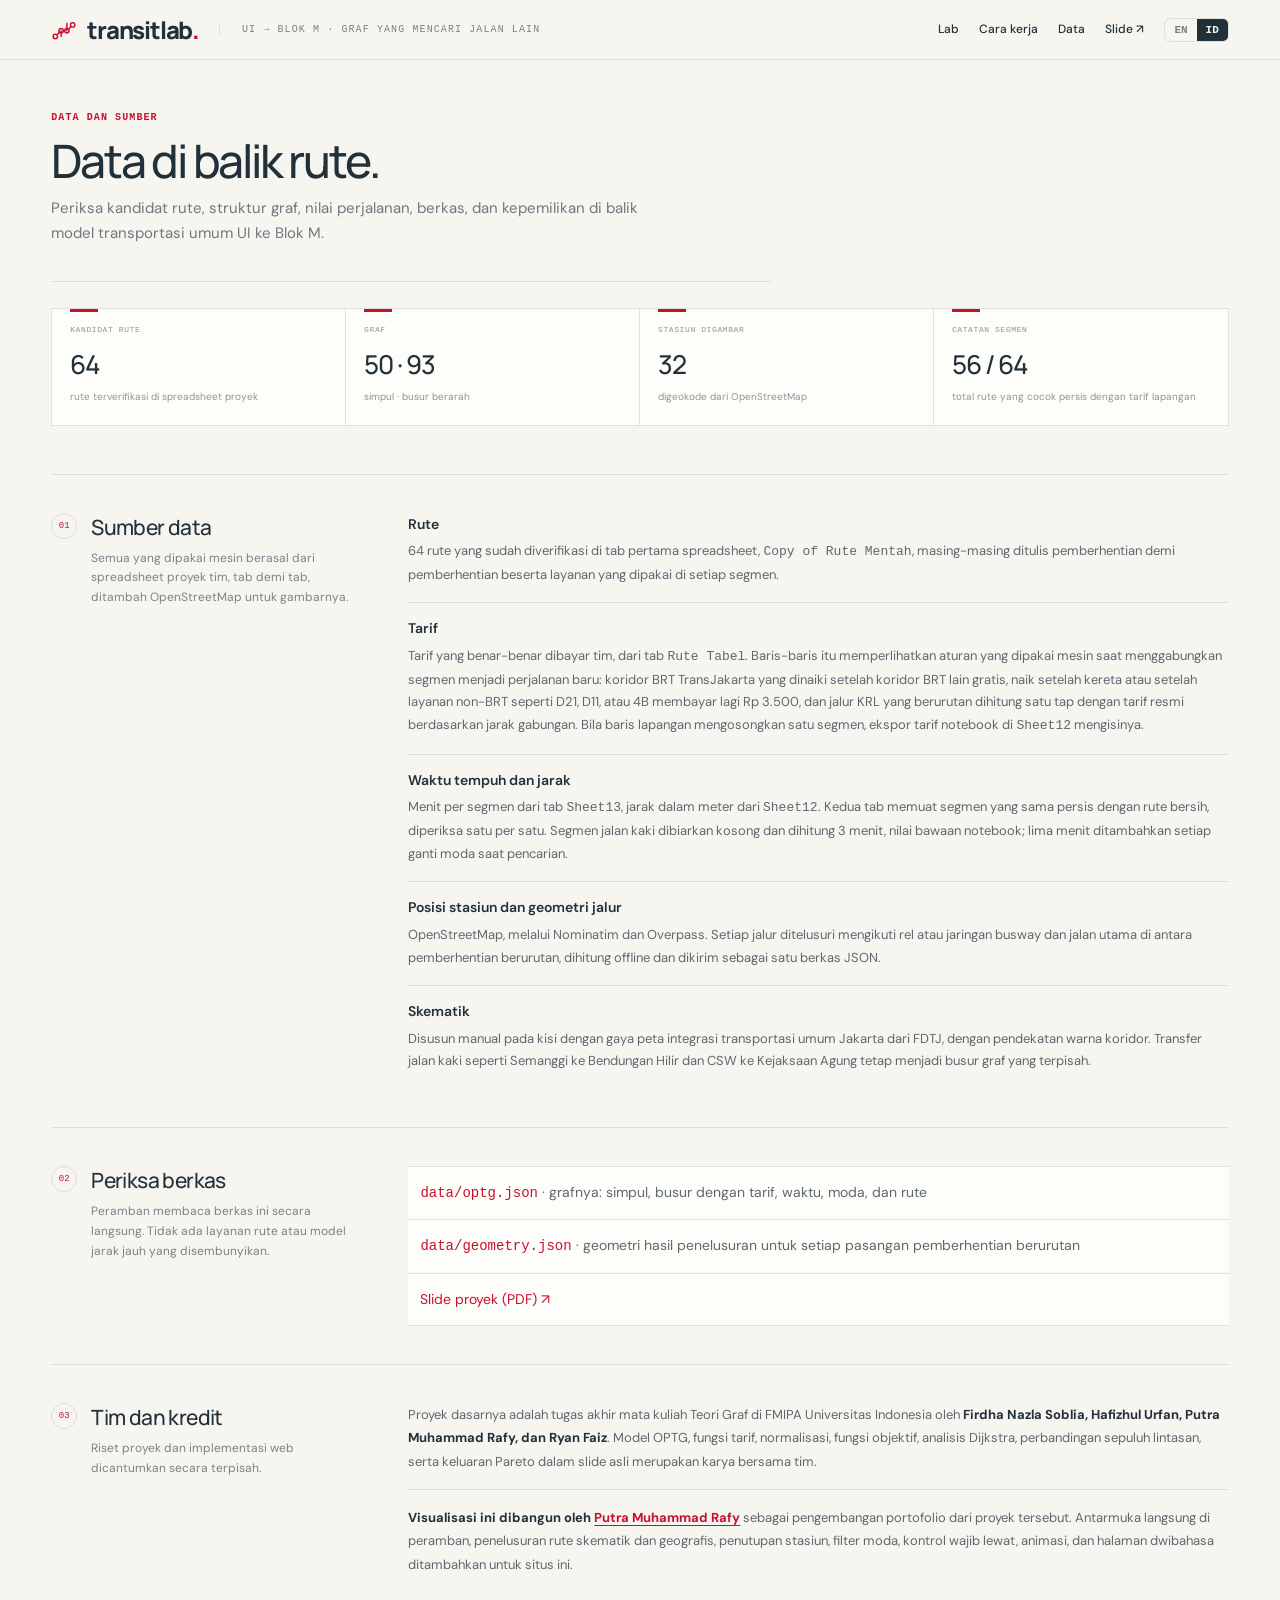
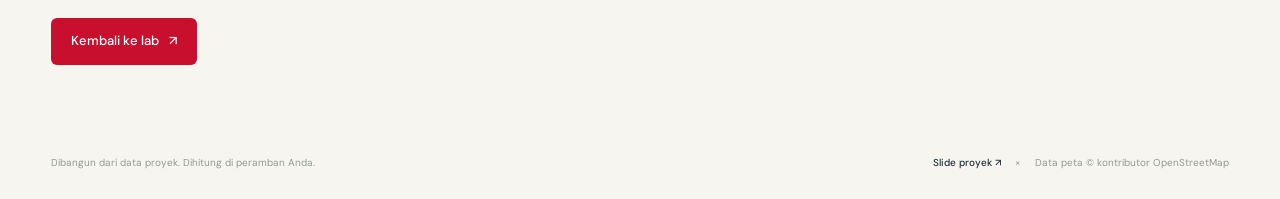
==== commit 33097308: "Fares from the field table, with the transfer rules it implies Use only the 64 routes in the clean t" ====
--- a/public/data.html
+++ b/public/data.html
@@ -5,7 +5,7 @@
 <meta name="viewport" content="width=device-width, initial-scale=1">
 <meta name="theme-color" content="#f6f5f0">
 <title>Data Rute Transportasi Umum UI ke Blok M | TransitLab</title>
-<meta name="description" content="Data rute transportasi umum UI ke Blok M: 66 rute dari spreadsheet proyek, dengan tarif, jarak, dan waktu tempuh per segmen, KRL, MRT, LRT, dan TransJakarta.">
+<meta name="description" content="Data rute transportasi umum UI ke Blok M: 64 rute dari spreadsheet proyek, dengan tarif lapangan, jarak, dan waktu tempuh per segmen, KRL, MRT, LRT, dan TransJakarta.">
 <meta name="author" content="Putra Muhammad Rafy">
 <meta name="robots" content="index, follow, max-image-preview:large">
 <meta name="keywords" content="data rute UI Blok M, data transportasi umum Jakarta, tarif KRL MRT LRT TransJakarta, graf transportasi Jakarta, dataset rute publik, waktu tempuh UI Blok M">
@@ -39,10 +39,10 @@
 
   <section class="data">
     <div class="data-grid">
-      <div><span><span lang="en">CANDIDATE ROUTES</span><span lang="id">KANDIDAT RUTE</span></span><strong>66</strong><small><span lang="en">route records in the project sheet</span><span lang="id">catatan rute di spreadsheet proyek</span></small></div>
-      <div><span><span lang="en">GRAPH</span><span lang="id">GRAF</span></span><strong>50 · 94</strong><small><span lang="en">nodes · directed edges</span><span lang="id">simpul · busur berarah</span></small></div>
+      <div><span><span lang="en">CANDIDATE ROUTES</span><span lang="id">KANDIDAT RUTE</span></span><strong>64</strong><small><span lang="en">vetted routes in the project sheet</span><span lang="id">rute terverifikasi di spreadsheet proyek</span></small></div>
+      <div><span><span lang="en">GRAPH</span><span lang="id">GRAF</span></span><strong>50 · 93</strong><small><span lang="en">nodes · directed edges</span><span lang="id">simpul · busur berarah</span></small></div>
       <div><span><span lang="en">STATIONS DRAWN</span><span lang="id">STASIUN DIGAMBAR</span></span><strong>32</strong><small><span lang="en">geocoded from OpenStreetMap</span><span lang="id">digeokode dari OpenStreetMap</span></small></div>
-      <div><span><span lang="en">HOP RECORDS</span><span lang="id">CATATAN SEGMEN</span></span><strong>486</strong><small><span lang="en">minutes, metres and rupiah per hop</span><span lang="id">menit, meter, dan rupiah per segmen</span></small></div>
+      <div><span><span lang="en">HOP RECORDS</span><span lang="id">CATATAN SEGMEN</span></span><strong>56 / 64</strong><small><span lang="en">route totals matching the field fares exactly</span><span lang="id">total rute yang cocok persis dengan tarif lapangan</span></small></div>
     </div>
   </section>
 
@@ -50,10 +50,12 @@
     <article class="data-section source-section">
     <div class="data-section-heading"><span>01</span><div><h2><span lang="en">Sources</span><span lang="id">Sumber data</span></h2><p><span lang="en">Everything the engine runs on comes from the team's project spreadsheet, tab by tab, plus OpenStreetMap for the drawing.</span><span lang="id">Semua yang dipakai mesin berasal dari spreadsheet proyek tim, tab demi tab, ditambah OpenStreetMap untuk gambarnya.</span></p></div></div>
     <dl class="sources">
-      <dt><span lang="en">Routes, fares and distances</span><span lang="id">Rute, tarif, dan jarak</span></dt>
-      <dd><span lang="en">The project spreadsheet breaks all 66 UI to Blok M routes into hops. The <code>Sheet12</code> tab gives each hop its distance in metres and its fare in rupiah, including the free transfers inside the TransJakarta network and the tap-in that starts each bus leg. Every graph edge takes its fare and distance from that row.</span><span lang="id">Spreadsheet proyek memecah 66 rute UI ke Blok M menjadi segmen. Tab <code>Sheet12</code> memberi setiap segmen jarak dalam meter dan tarif dalam rupiah, termasuk transfer gratis di dalam jaringan TransJakarta dan tap-in yang mengawali setiap perjalanan bus. Setiap busur graf mengambil tarif dan jaraknya dari baris itu.</span></dd>
-      <dt><span lang="en">Travel times</span><span lang="id">Waktu tempuh</span></dt>
-      <dd><span lang="en">The <code>Sheet13</code> tab gives each ride its minutes. Walking hops are blank there, so they count as 3 minutes each, the same default the project notebook used. Five minutes are added per change of mode when routes are searched, as in the notebook.</span><span lang="id">Tab <code>Sheet13</code> memberi setiap perjalanan menit tempuhnya. Segmen jalan kaki dibiarkan kosong di sana, sehingga dihitung 3 menit masing-masing, sama seperti nilai bawaan notebook proyek. Lima menit ditambahkan setiap kali berganti moda saat rute dicari, seperti di notebook.</span></dd>
+      <dt><span lang="en">Routes</span><span lang="id">Rute</span></dt>
+      <dd><span lang="en">The 64 vetted routes in the sheet's first tab, <code>Copy of Rute Mentah</code>, each written stop by stop with the service used for every hop.</span><span lang="id">64 rute yang sudah diverifikasi di tab pertama spreadsheet, <code>Copy of Rute Mentah</code>, masing-masing ditulis pemberhentian demi pemberhentian beserta layanan yang dipakai di setiap segmen.</span></dd>
+      <dt><span lang="en">Fares</span><span lang="id">Tarif</span></dt>
+      <dd><span lang="en">The fares the team actually paid, from the <code>Rute Tabel</code> tab. Those rows reveal the rules the engine applies when it combines hops into new journeys: a TransJakarta BRT corridor boarded after another BRT corridor is free, boarding after rail or after a non-BRT service such as D21, D11 or 4B pays the flat Rp 3,500 again, and consecutive KRL lines are one tap priced by the official tariff on the combined distance. Where a field row leaves a hop blank, the notebook's fare export in <code>Sheet12</code> fills it.</span><span lang="id">Tarif yang benar-benar dibayar tim, dari tab <code>Rute Tabel</code>. Baris-baris itu memperlihatkan aturan yang dipakai mesin saat menggabungkan segmen menjadi perjalanan baru: koridor BRT TransJakarta yang dinaiki setelah koridor BRT lain gratis, naik setelah kereta atau setelah layanan non-BRT seperti D21, D11, atau 4B membayar lagi Rp 3.500, dan jalur KRL yang berurutan dihitung satu tap dengan tarif resmi berdasarkan jarak gabungan. Bila baris lapangan mengosongkan satu segmen, ekspor tarif notebook di <code>Sheet12</code> mengisinya.</span></dd>
+      <dt><span lang="en">Travel times and distances</span><span lang="id">Waktu tempuh dan jarak</span></dt>
+      <dd><span lang="en">Minutes per hop from the <code>Sheet13</code> tab, distances in metres from <code>Sheet12</code>. Both tabs list the same hops as the clean routes, checked one by one. Walking hops are blank there and count as 3 minutes each, the notebook's default; five minutes are added per change of mode during the search.</span><span lang="id">Menit per segmen dari tab <code>Sheet13</code>, jarak dalam meter dari <code>Sheet12</code>. Kedua tab memuat segmen yang sama persis dengan rute bersih, diperiksa satu per satu. Segmen jalan kaki dibiarkan kosong dan dihitung 3 menit, nilai bawaan notebook; lima menit ditambahkan setiap ganti moda saat pencarian.</span></dd>
       <dt><span lang="en">Station positions and line geometry</span><span lang="id">Posisi stasiun dan geometri jalur</span></dt>
       <dd><span lang="en">OpenStreetMap, via Nominatim and Overpass. Each line is traced along the railway or the busway and major-road network between consecutive stops, computed offline and shipped as one JSON file.</span><span lang="id">OpenStreetMap, melalui Nominatim dan Overpass. Setiap jalur ditelusuri mengikuti rel atau jaringan busway dan jalan utama di antara pemberhentian berurutan, dihitung offline dan dikirim sebagai satu berkas JSON.</span></dd>
       <dt><span lang="en">Schematic</span><span lang="id">Skematik</span></dt>
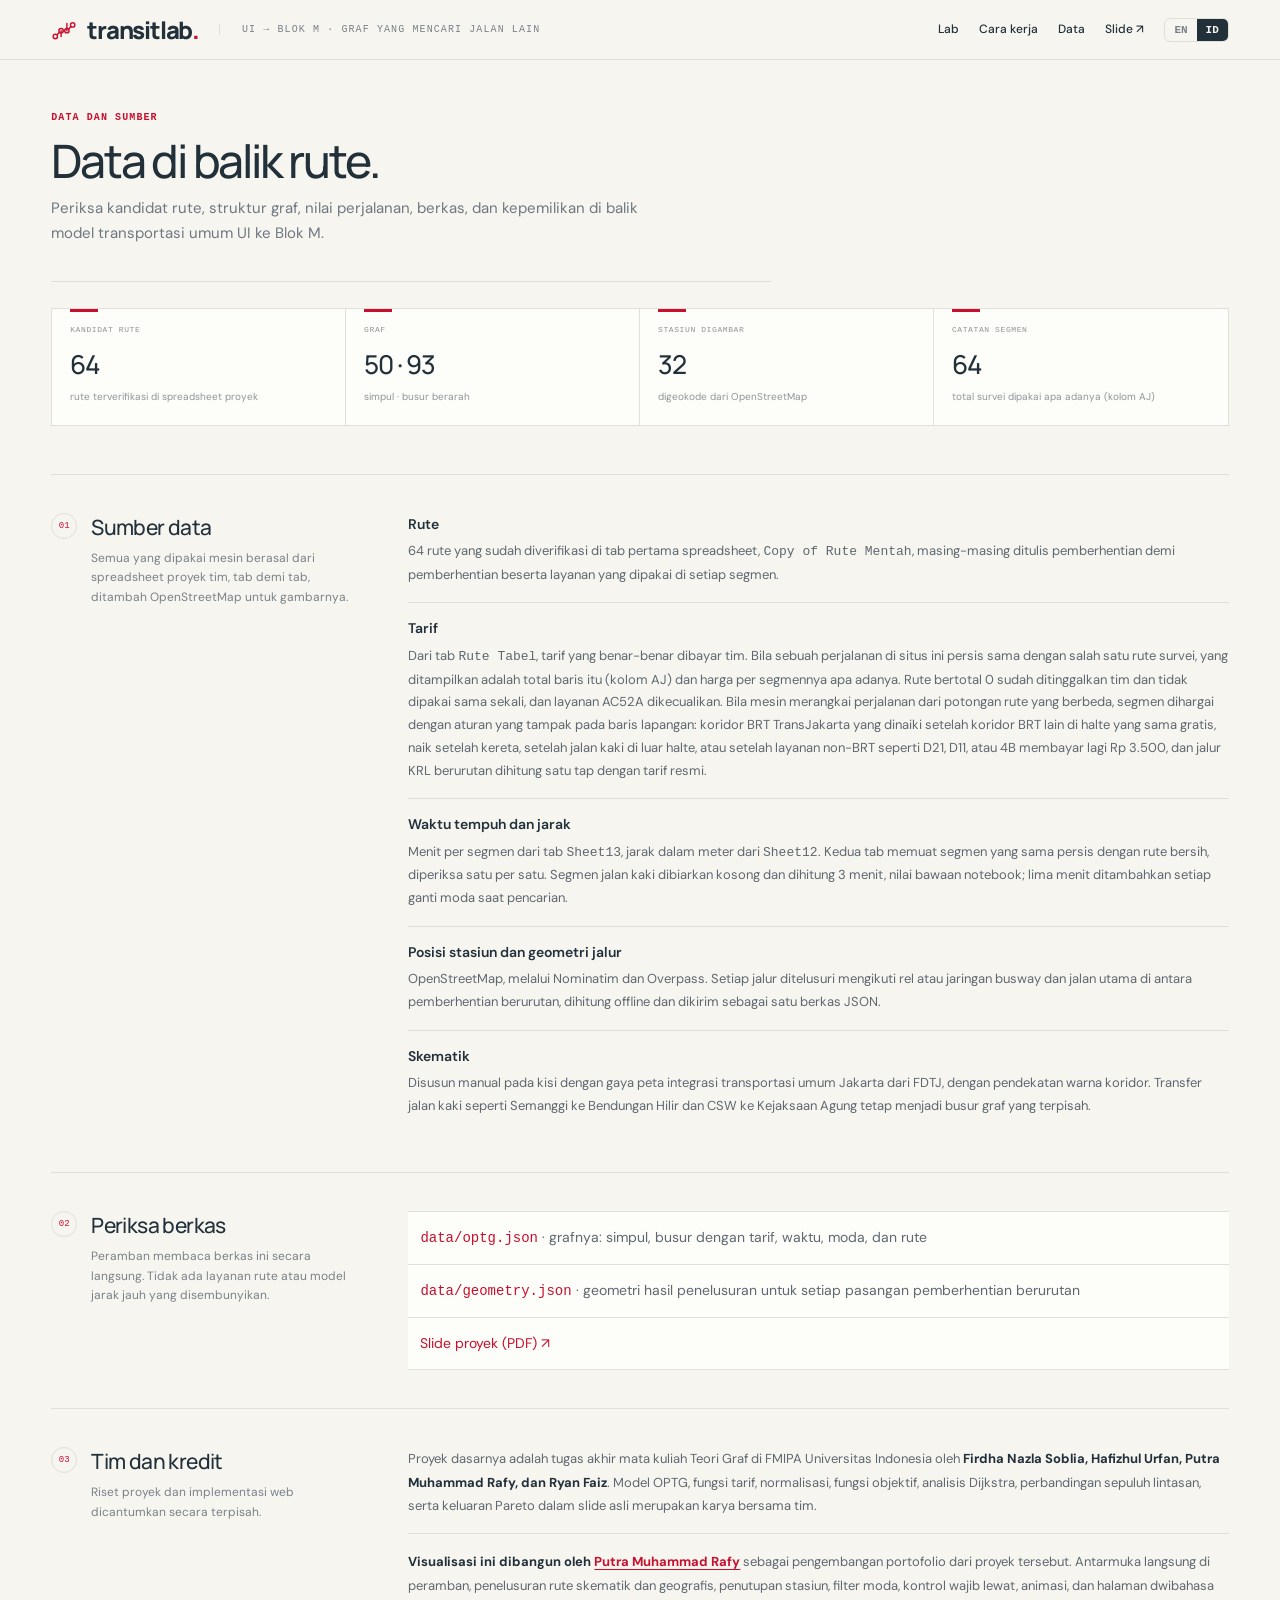
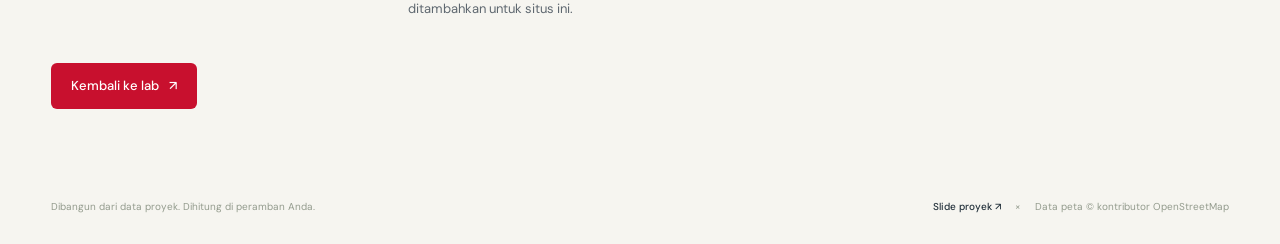
==== commit ba726b96: "Surveyed routes carry their AJ total; drop zero-total routes and AC52A A journey that is exactly a s" ====
--- a/public/data.html
+++ b/public/data.html
@@ -42,7 +42,7 @@
       <div><span><span lang="en">CANDIDATE ROUTES</span><span lang="id">KANDIDAT RUTE</span></span><strong>64</strong><small><span lang="en">vetted routes in the project sheet</span><span lang="id">rute terverifikasi di spreadsheet proyek</span></small></div>
       <div><span><span lang="en">GRAPH</span><span lang="id">GRAF</span></span><strong>50 · 93</strong><small><span lang="en">nodes · directed edges</span><span lang="id">simpul · busur berarah</span></small></div>
       <div><span><span lang="en">STATIONS DRAWN</span><span lang="id">STASIUN DIGAMBAR</span></span><strong>32</strong><small><span lang="en">geocoded from OpenStreetMap</span><span lang="id">digeokode dari OpenStreetMap</span></small></div>
-      <div><span><span lang="en">HOP RECORDS</span><span lang="id">CATATAN SEGMEN</span></span><strong>56 / 64</strong><small><span lang="en">route totals matching the field fares exactly</span><span lang="id">total rute yang cocok persis dengan tarif lapangan</span></small></div>
+      <div><span><span lang="en">HOP RECORDS</span><span lang="id">CATATAN SEGMEN</span></span><strong>64</strong><small><span lang="en">surveyed totals used verbatim (column AJ)</span><span lang="id">total survei dipakai apa adanya (kolom AJ)</span></small></div>
     </div>
   </section>
 
@@ -53,7 +53,7 @@
       <dt><span lang="en">Routes</span><span lang="id">Rute</span></dt>
       <dd><span lang="en">The 64 vetted routes in the sheet's first tab, <code>Copy of Rute Mentah</code>, each written stop by stop with the service used for every hop.</span><span lang="id">64 rute yang sudah diverifikasi di tab pertama spreadsheet, <code>Copy of Rute Mentah</code>, masing-masing ditulis pemberhentian demi pemberhentian beserta layanan yang dipakai di setiap segmen.</span></dd>
       <dt><span lang="en">Fares</span><span lang="id">Tarif</span></dt>
-      <dd><span lang="en">The fares the team actually paid, from the <code>Rute Tabel</code> tab. Those rows reveal the rules the engine applies when it combines hops into new journeys: a TransJakarta BRT corridor boarded after another BRT corridor is free, boarding after rail or after a non-BRT service such as D21, D11 or 4B pays the flat Rp 3,500 again, and consecutive KRL lines are one tap priced by the official tariff on the combined distance. Where a field row leaves a hop blank, the notebook's fare export in <code>Sheet12</code> fills it.</span><span lang="id">Tarif yang benar-benar dibayar tim, dari tab <code>Rute Tabel</code>. Baris-baris itu memperlihatkan aturan yang dipakai mesin saat menggabungkan segmen menjadi perjalanan baru: koridor BRT TransJakarta yang dinaiki setelah koridor BRT lain gratis, naik setelah kereta atau setelah layanan non-BRT seperti D21, D11, atau 4B membayar lagi Rp 3.500, dan jalur KRL yang berurutan dihitung satu tap dengan tarif resmi berdasarkan jarak gabungan. Bila baris lapangan mengosongkan satu segmen, ekspor tarif notebook di <code>Sheet12</code> mengisinya.</span></dd>
+      <dd><span lang="en">From the <code>Rute Tabel</code> tab, the fares the team actually paid. When a journey on this site is exactly one of the surveyed routes, it shows that row's total (column AJ) and per-hop prices verbatim. Routes with a total of 0 were dropped by the team and contribute nothing, and the AC52A service is excluded. When the engine stitches a journey from pieces of different routes, it prices the legs by the rules the field rows show: a TransJakarta BRT corridor boarded after another BRT corridor inside the same halte is free, boarding after rail, after a street walk, or after a non-BRT service such as D21, D11 or 4B pays the flat Rp 3,500 again, and consecutive KRL lines are one tap on the official tariff.</span><span lang="id">Dari tab <code>Rute Tabel</code>, tarif yang benar-benar dibayar tim. Bila sebuah perjalanan di situs ini persis sama dengan salah satu rute survei, yang ditampilkan adalah total baris itu (kolom AJ) dan harga per segmennya apa adanya. Rute bertotal 0 sudah ditinggalkan tim dan tidak dipakai sama sekali, dan layanan AC52A dikecualikan. Bila mesin merangkai perjalanan dari potongan rute yang berbeda, segmen dihargai dengan aturan yang tampak pada baris lapangan: koridor BRT TransJakarta yang dinaiki setelah koridor BRT lain di halte yang sama gratis, naik setelah kereta, setelah jalan kaki di luar halte, atau setelah layanan non-BRT seperti D21, D11, atau 4B membayar lagi Rp 3.500, dan jalur KRL berurutan dihitung satu tap dengan tarif resmi.</span></dd>
       <dt><span lang="en">Travel times and distances</span><span lang="id">Waktu tempuh dan jarak</span></dt>
       <dd><span lang="en">Minutes per hop from the <code>Sheet13</code> tab, distances in metres from <code>Sheet12</code>. Both tabs list the same hops as the clean routes, checked one by one. Walking hops are blank there and count as 3 minutes each, the notebook's default; five minutes are added per change of mode during the search.</span><span lang="id">Menit per segmen dari tab <code>Sheet13</code>, jarak dalam meter dari <code>Sheet12</code>. Kedua tab memuat segmen yang sama persis dengan rute bersih, diperiksa satu per satu. Segmen jalan kaki dibiarkan kosong dan dihitung 3 menit, nilai bawaan notebook; lima menit ditambahkan setiap ganti moda saat pencarian.</span></dd>
       <dt><span lang="en">Station positions and line geometry</span><span lang="id">Posisi stasiun dan geometri jalur</span></dt>
--- a/public/style.css
+++ b/public/style.css
@@ -119,6 +119,7 @@
 .tag { font: 600 9px var(--mono); text-transform: uppercase; letter-spacing: .5px; padding: 2px 5px; border-radius: 4px; background: var(--soft); color: var(--muted); margin-left: 4px; }
 .tag.pareto { background: #dcefe0; color: #1f6b3a; }
 .tag.cheapest, .tag.fastest { background: #fbe1e5; color: #9f1239; }
+.tag.surveyed { background: #e0e7ff; color: #3730a3; }
 
 /* experiment strip */
 .experiment { border: 1px solid var(--line); border-radius: 10px; margin-top: 26px; padding: 24px 28px; display: grid; grid-template-columns: 1fr 1.4fr; gap: 24px 30px; align-items: center; background: #eeefe7; }
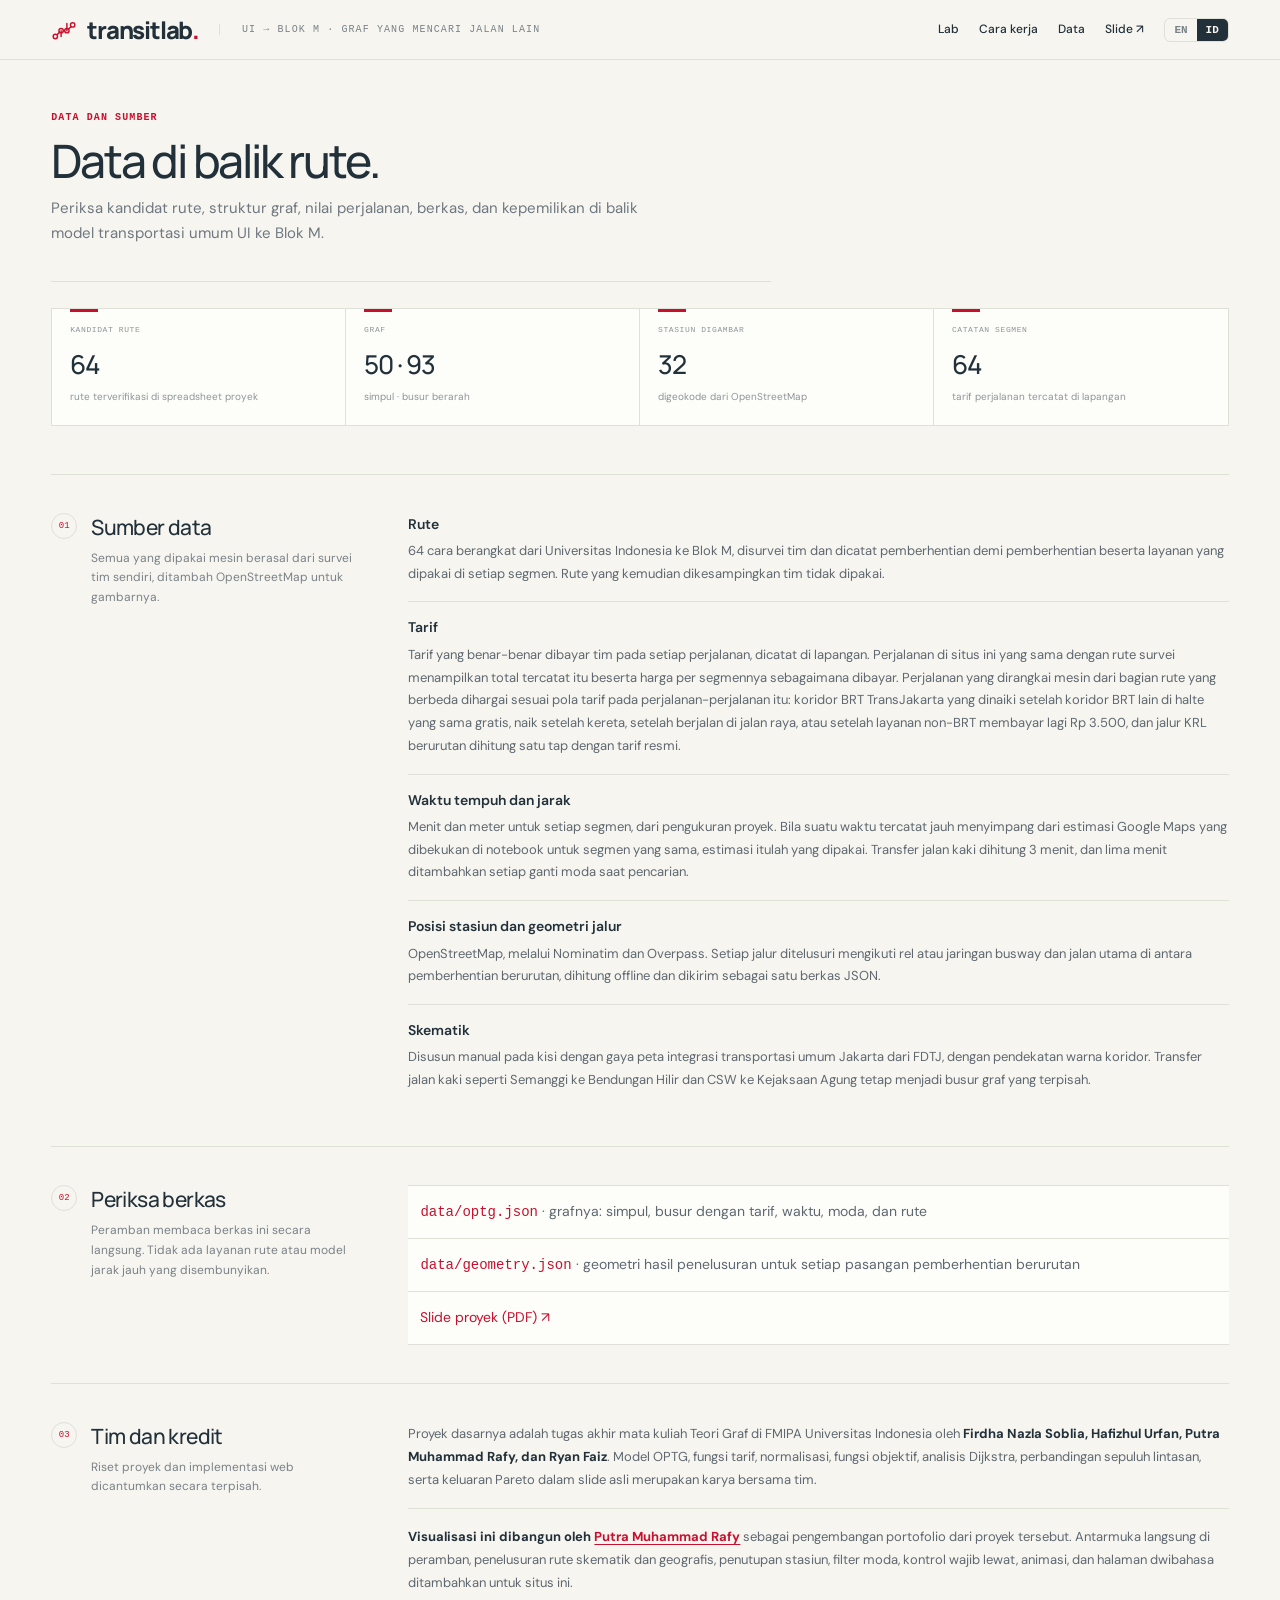
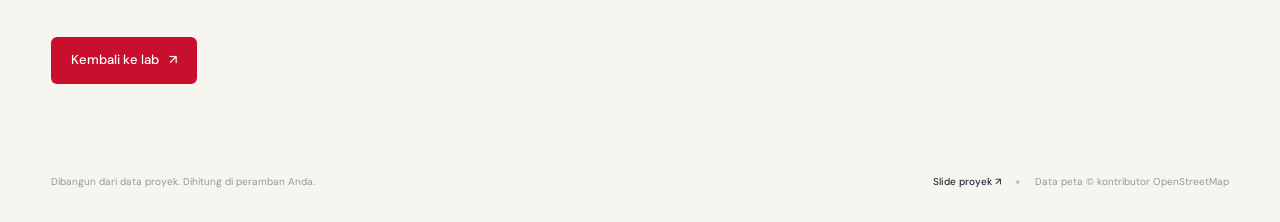
==== commit 6df3941e: "Replace implausible sheet minutes with the Maps snapshot; public-facing data copy A hop time under h" ====
--- a/public/data.html
+++ b/public/data.html
@@ -42,20 +42,20 @@
       <div><span><span lang="en">CANDIDATE ROUTES</span><span lang="id">KANDIDAT RUTE</span></span><strong>64</strong><small><span lang="en">vetted routes in the project sheet</span><span lang="id">rute terverifikasi di spreadsheet proyek</span></small></div>
       <div><span><span lang="en">GRAPH</span><span lang="id">GRAF</span></span><strong>50 · 93</strong><small><span lang="en">nodes · directed edges</span><span lang="id">simpul · busur berarah</span></small></div>
       <div><span><span lang="en">STATIONS DRAWN</span><span lang="id">STASIUN DIGAMBAR</span></span><strong>32</strong><small><span lang="en">geocoded from OpenStreetMap</span><span lang="id">digeokode dari OpenStreetMap</span></small></div>
-      <div><span><span lang="en">HOP RECORDS</span><span lang="id">CATATAN SEGMEN</span></span><strong>64</strong><small><span lang="en">surveyed totals used verbatim (column AJ)</span><span lang="id">total survei dipakai apa adanya (kolom AJ)</span></small></div>
+      <div><span><span lang="en">HOP RECORDS</span><span lang="id">CATATAN SEGMEN</span></span><strong>64</strong><small><span lang="en">trip fares recorded in the field</span><span lang="id">tarif perjalanan tercatat di lapangan</span></small></div>
     </div>
   </section>
 
   <section class="data-ledger">
     <article class="data-section source-section">
-    <div class="data-section-heading"><span>01</span><div><h2><span lang="en">Sources</span><span lang="id">Sumber data</span></h2><p><span lang="en">Everything the engine runs on comes from the team's project spreadsheet, tab by tab, plus OpenStreetMap for the drawing.</span><span lang="id">Semua yang dipakai mesin berasal dari spreadsheet proyek tim, tab demi tab, ditambah OpenStreetMap untuk gambarnya.</span></p></div></div>
+    <div class="data-section-heading"><span>01</span><div><h2><span lang="en">Sources</span><span lang="id">Sumber data</span></h2><p><span lang="en">Everything the engine runs on comes from the team's own survey, plus OpenStreetMap for the drawing.</span><span lang="id">Semua yang dipakai mesin berasal dari survei tim sendiri, ditambah OpenStreetMap untuk gambarnya.</span></p></div></div>
     <dl class="sources">
       <dt><span lang="en">Routes</span><span lang="id">Rute</span></dt>
-      <dd><span lang="en">The 64 vetted routes in the sheet's first tab, <code>Copy of Rute Mentah</code>, each written stop by stop with the service used for every hop.</span><span lang="id">64 rute yang sudah diverifikasi di tab pertama spreadsheet, <code>Copy of Rute Mentah</code>, masing-masing ditulis pemberhentian demi pemberhentian beserta layanan yang dipakai di setiap segmen.</span></dd>
+      <dd><span lang="en">64 ways to get from Universitas Indonesia to Blok M, surveyed by the team and written down stop by stop with the service used for every hop. Routes the team later set aside are not used.</span><span lang="id">64 cara berangkat dari Universitas Indonesia ke Blok M, disurvei tim dan dicatat pemberhentian demi pemberhentian beserta layanan yang dipakai di setiap segmen. Rute yang kemudian dikesampingkan tim tidak dipakai.</span></dd>
       <dt><span lang="en">Fares</span><span lang="id">Tarif</span></dt>
-      <dd><span lang="en">From the <code>Rute Tabel</code> tab, the fares the team actually paid. When a journey on this site is exactly one of the surveyed routes, it shows that row's total (column AJ) and per-hop prices verbatim. Routes with a total of 0 were dropped by the team and contribute nothing, and the AC52A service is excluded. When the engine stitches a journey from pieces of different routes, it prices the legs by the rules the field rows show: a TransJakarta BRT corridor boarded after another BRT corridor inside the same halte is free, boarding after rail, after a street walk, or after a non-BRT service such as D21, D11 or 4B pays the flat Rp 3,500 again, and consecutive KRL lines are one tap on the official tariff.</span><span lang="id">Dari tab <code>Rute Tabel</code>, tarif yang benar-benar dibayar tim. Bila sebuah perjalanan di situs ini persis sama dengan salah satu rute survei, yang ditampilkan adalah total baris itu (kolom AJ) dan harga per segmennya apa adanya. Rute bertotal 0 sudah ditinggalkan tim dan tidak dipakai sama sekali, dan layanan AC52A dikecualikan. Bila mesin merangkai perjalanan dari potongan rute yang berbeda, segmen dihargai dengan aturan yang tampak pada baris lapangan: koridor BRT TransJakarta yang dinaiki setelah koridor BRT lain di halte yang sama gratis, naik setelah kereta, setelah jalan kaki di luar halte, atau setelah layanan non-BRT seperti D21, D11, atau 4B membayar lagi Rp 3.500, dan jalur KRL berurutan dihitung satu tap dengan tarif resmi.</span></dd>
+      <dd><span lang="en">What the team actually paid on each trip, recorded in the field. A journey on this site that matches a surveyed route shows that recorded total and its per-leg prices as they were paid. A journey the engine assembles from parts of different routes is priced the way those trips show fares behave: a TransJakarta BRT corridor boarded after another BRT corridor inside the same halte is free, boarding after a train, after a walk on the street, or after a non-BRT service pays the flat Rp 3,500 again, and consecutive KRL lines are one tap on the official tariff.</span><span lang="id">Tarif yang benar-benar dibayar tim pada setiap perjalanan, dicatat di lapangan. Perjalanan di situs ini yang sama dengan rute survei menampilkan total tercatat itu beserta harga per segmennya sebagaimana dibayar. Perjalanan yang dirangkai mesin dari bagian rute yang berbeda dihargai sesuai pola tarif pada perjalanan-perjalanan itu: koridor BRT TransJakarta yang dinaiki setelah koridor BRT lain di halte yang sama gratis, naik setelah kereta, setelah berjalan di jalan raya, atau setelah layanan non-BRT membayar lagi Rp 3.500, dan jalur KRL berurutan dihitung satu tap dengan tarif resmi.</span></dd>
       <dt><span lang="en">Travel times and distances</span><span lang="id">Waktu tempuh dan jarak</span></dt>
-      <dd><span lang="en">Minutes per hop from the <code>Sheet13</code> tab, distances in metres from <code>Sheet12</code>. Both tabs list the same hops as the clean routes, checked one by one. Walking hops are blank there and count as 3 minutes each, the notebook's default; five minutes are added per change of mode during the search.</span><span lang="id">Menit per segmen dari tab <code>Sheet13</code>, jarak dalam meter dari <code>Sheet12</code>. Kedua tab memuat segmen yang sama persis dengan rute bersih, diperiksa satu per satu. Segmen jalan kaki dibiarkan kosong dan dihitung 3 menit, nilai bawaan notebook; lima menit ditambahkan setiap ganti moda saat pencarian.</span></dd>
+      <dd><span lang="en">Minutes and metres for every hop, from the project's measurements. Where a recorded time is far off the notebook's frozen Google Maps estimate for the same hop, the estimate is used instead. Walking transfers count as 3 minutes, and five minutes are added per change of mode during the search.</span><span lang="id">Menit dan meter untuk setiap segmen, dari pengukuran proyek. Bila suatu waktu tercatat jauh menyimpang dari estimasi Google Maps yang dibekukan di notebook untuk segmen yang sama, estimasi itulah yang dipakai. Transfer jalan kaki dihitung 3 menit, dan lima menit ditambahkan setiap ganti moda saat pencarian.</span></dd>
       <dt><span lang="en">Station positions and line geometry</span><span lang="id">Posisi stasiun dan geometri jalur</span></dt>
       <dd><span lang="en">OpenStreetMap, via Nominatim and Overpass. Each line is traced along the railway or the busway and major-road network between consecutive stops, computed offline and shipped as one JSON file.</span><span lang="id">OpenStreetMap, melalui Nominatim dan Overpass. Setiap jalur ditelusuri mengikuti rel atau jaringan busway dan jalan utama di antara pemberhentian berurutan, dihitung offline dan dikirim sebagai satu berkas JSON.</span></dd>
       <dt><span lang="en">Schematic</span><span lang="id">Skematik</span></dt>
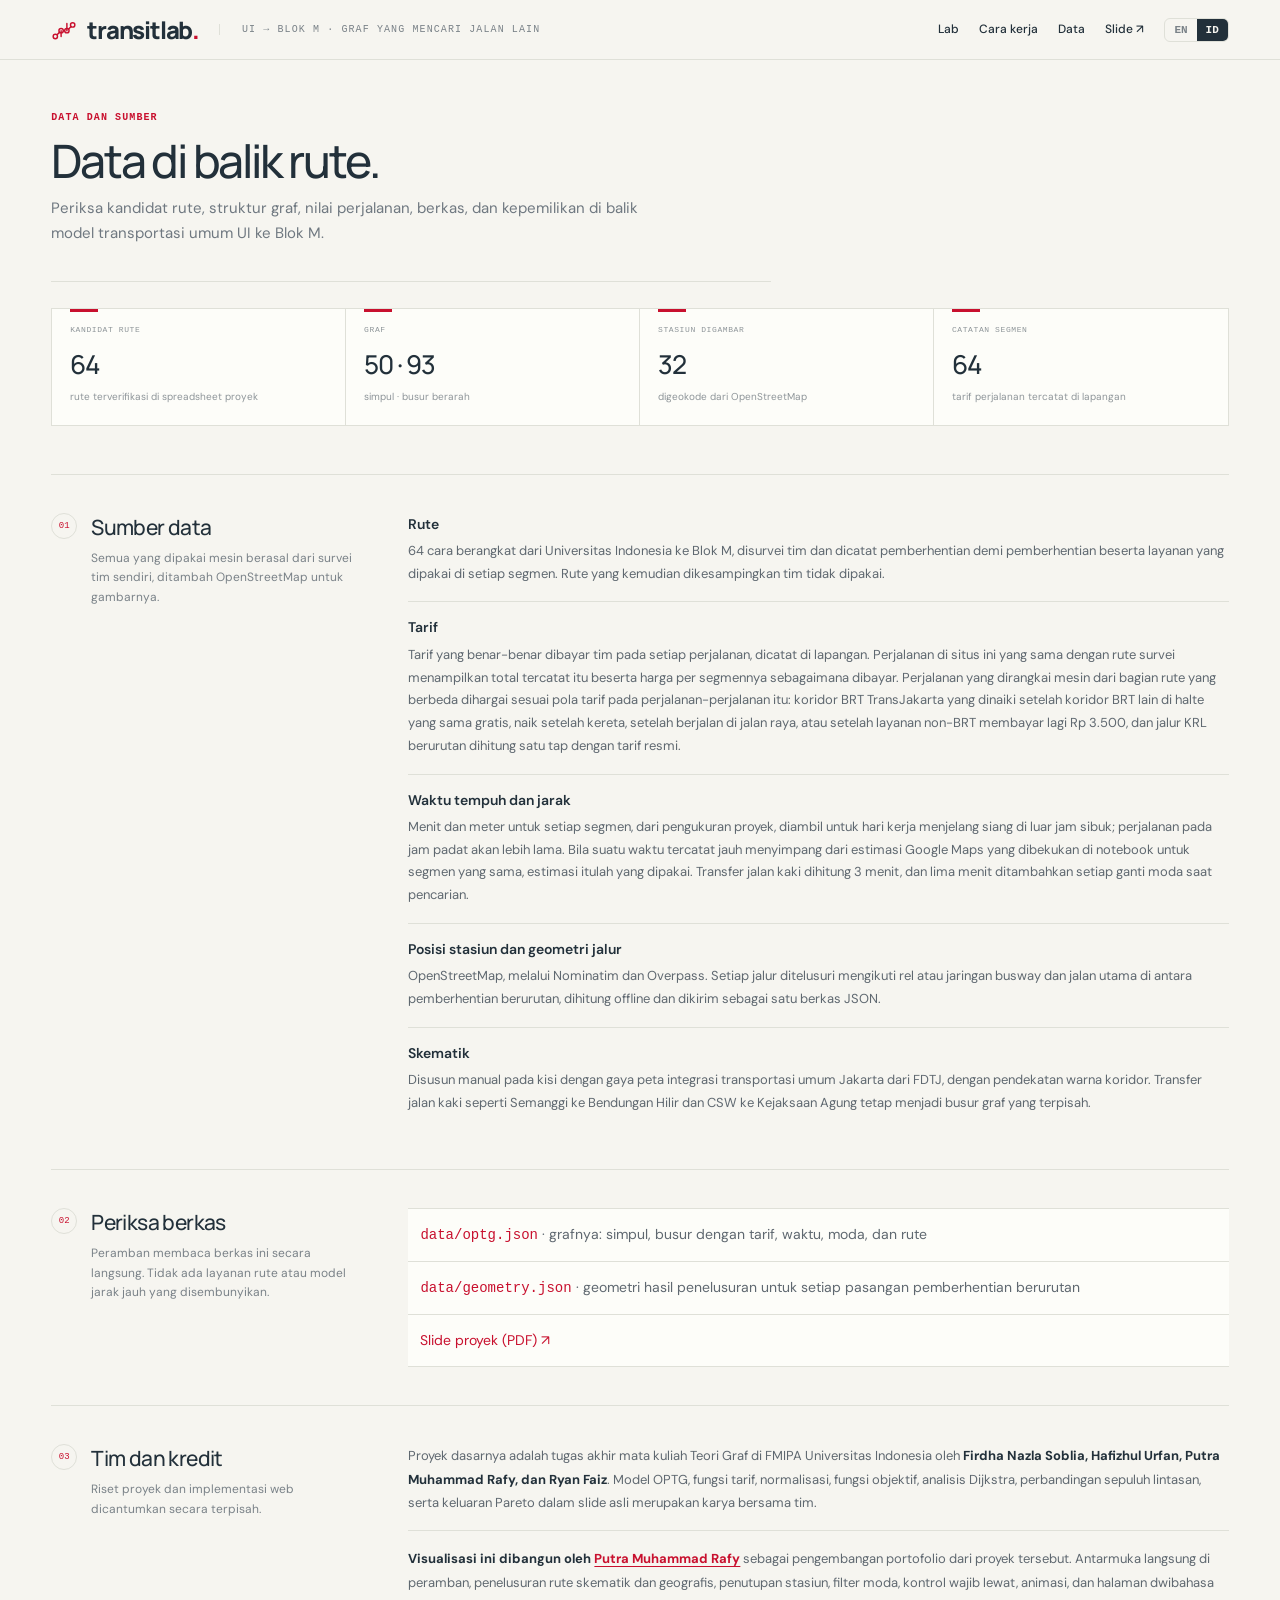
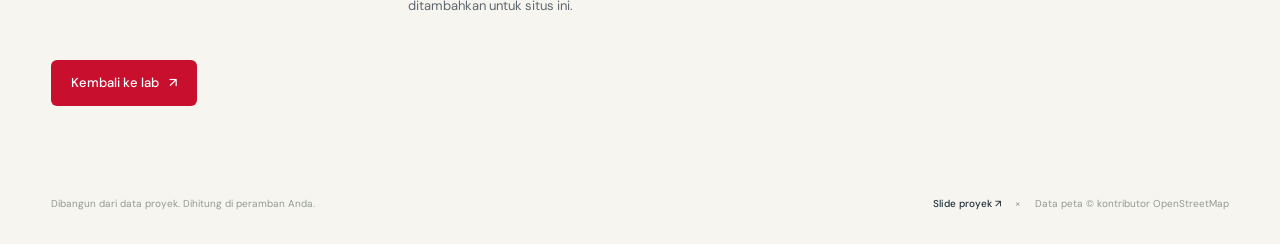
==== commit 88701252: "Data page: note that travel times are off-peak weekday values Co-Authored-By: Claude Opus 5 <noreply" ====
--- a/public/data.html
+++ b/public/data.html
@@ -55,7 +55,7 @@
       <dt><span lang="en">Fares</span><span lang="id">Tarif</span></dt>
       <dd><span lang="en">What the team actually paid on each trip, recorded in the field. A journey on this site that matches a surveyed route shows that recorded total and its per-leg prices as they were paid. A journey the engine assembles from parts of different routes is priced the way those trips show fares behave: a TransJakarta BRT corridor boarded after another BRT corridor inside the same halte is free, boarding after a train, after a walk on the street, or after a non-BRT service pays the flat Rp 3,500 again, and consecutive KRL lines are one tap on the official tariff.</span><span lang="id">Tarif yang benar-benar dibayar tim pada setiap perjalanan, dicatat di lapangan. Perjalanan di situs ini yang sama dengan rute survei menampilkan total tercatat itu beserta harga per segmennya sebagaimana dibayar. Perjalanan yang dirangkai mesin dari bagian rute yang berbeda dihargai sesuai pola tarif pada perjalanan-perjalanan itu: koridor BRT TransJakarta yang dinaiki setelah koridor BRT lain di halte yang sama gratis, naik setelah kereta, setelah berjalan di jalan raya, atau setelah layanan non-BRT membayar lagi Rp 3.500, dan jalur KRL berurutan dihitung satu tap dengan tarif resmi.</span></dd>
       <dt><span lang="en">Travel times and distances</span><span lang="id">Waktu tempuh dan jarak</span></dt>
-      <dd><span lang="en">Minutes and metres for every hop, from the project's measurements. Where a recorded time is far off the notebook's frozen Google Maps estimate for the same hop, the estimate is used instead. Walking transfers count as 3 minutes, and five minutes are added per change of mode during the search.</span><span lang="id">Menit dan meter untuk setiap segmen, dari pengukuran proyek. Bila suatu waktu tercatat jauh menyimpang dari estimasi Google Maps yang dibekukan di notebook untuk segmen yang sama, estimasi itulah yang dipakai. Transfer jalan kaki dihitung 3 menit, dan lima menit ditambahkan setiap ganti moda saat pencarian.</span></dd>
+      <dd><span lang="en">Minutes and metres for every hop, from the project's measurements, taken for a weekday late morning outside peak traffic; a rush-hour trip will take longer. Where a recorded time is far off the notebook's frozen Google Maps estimate for the same hop, the estimate is used instead. Walking transfers count as 3 minutes, and five minutes are added per change of mode during the search.</span><span lang="id">Menit dan meter untuk setiap segmen, dari pengukuran proyek, diambil untuk hari kerja menjelang siang di luar jam sibuk; perjalanan pada jam padat akan lebih lama. Bila suatu waktu tercatat jauh menyimpang dari estimasi Google Maps yang dibekukan di notebook untuk segmen yang sama, estimasi itulah yang dipakai. Transfer jalan kaki dihitung 3 menit, dan lima menit ditambahkan setiap ganti moda saat pencarian.</span></dd>
       <dt><span lang="en">Station positions and line geometry</span><span lang="id">Posisi stasiun dan geometri jalur</span></dt>
       <dd><span lang="en">OpenStreetMap, via Nominatim and Overpass. Each line is traced along the railway or the busway and major-road network between consecutive stops, computed offline and shipped as one JSON file.</span><span lang="id">OpenStreetMap, melalui Nominatim dan Overpass. Setiap jalur ditelusuri mengikuti rel atau jaringan busway dan jalan utama di antara pemberhentian berurutan, dihitung offline dan dikirim sebagai satu berkas JSON.</span></dd>
       <dt><span lang="en">Schematic</span><span lang="id">Skematik</span></dt>
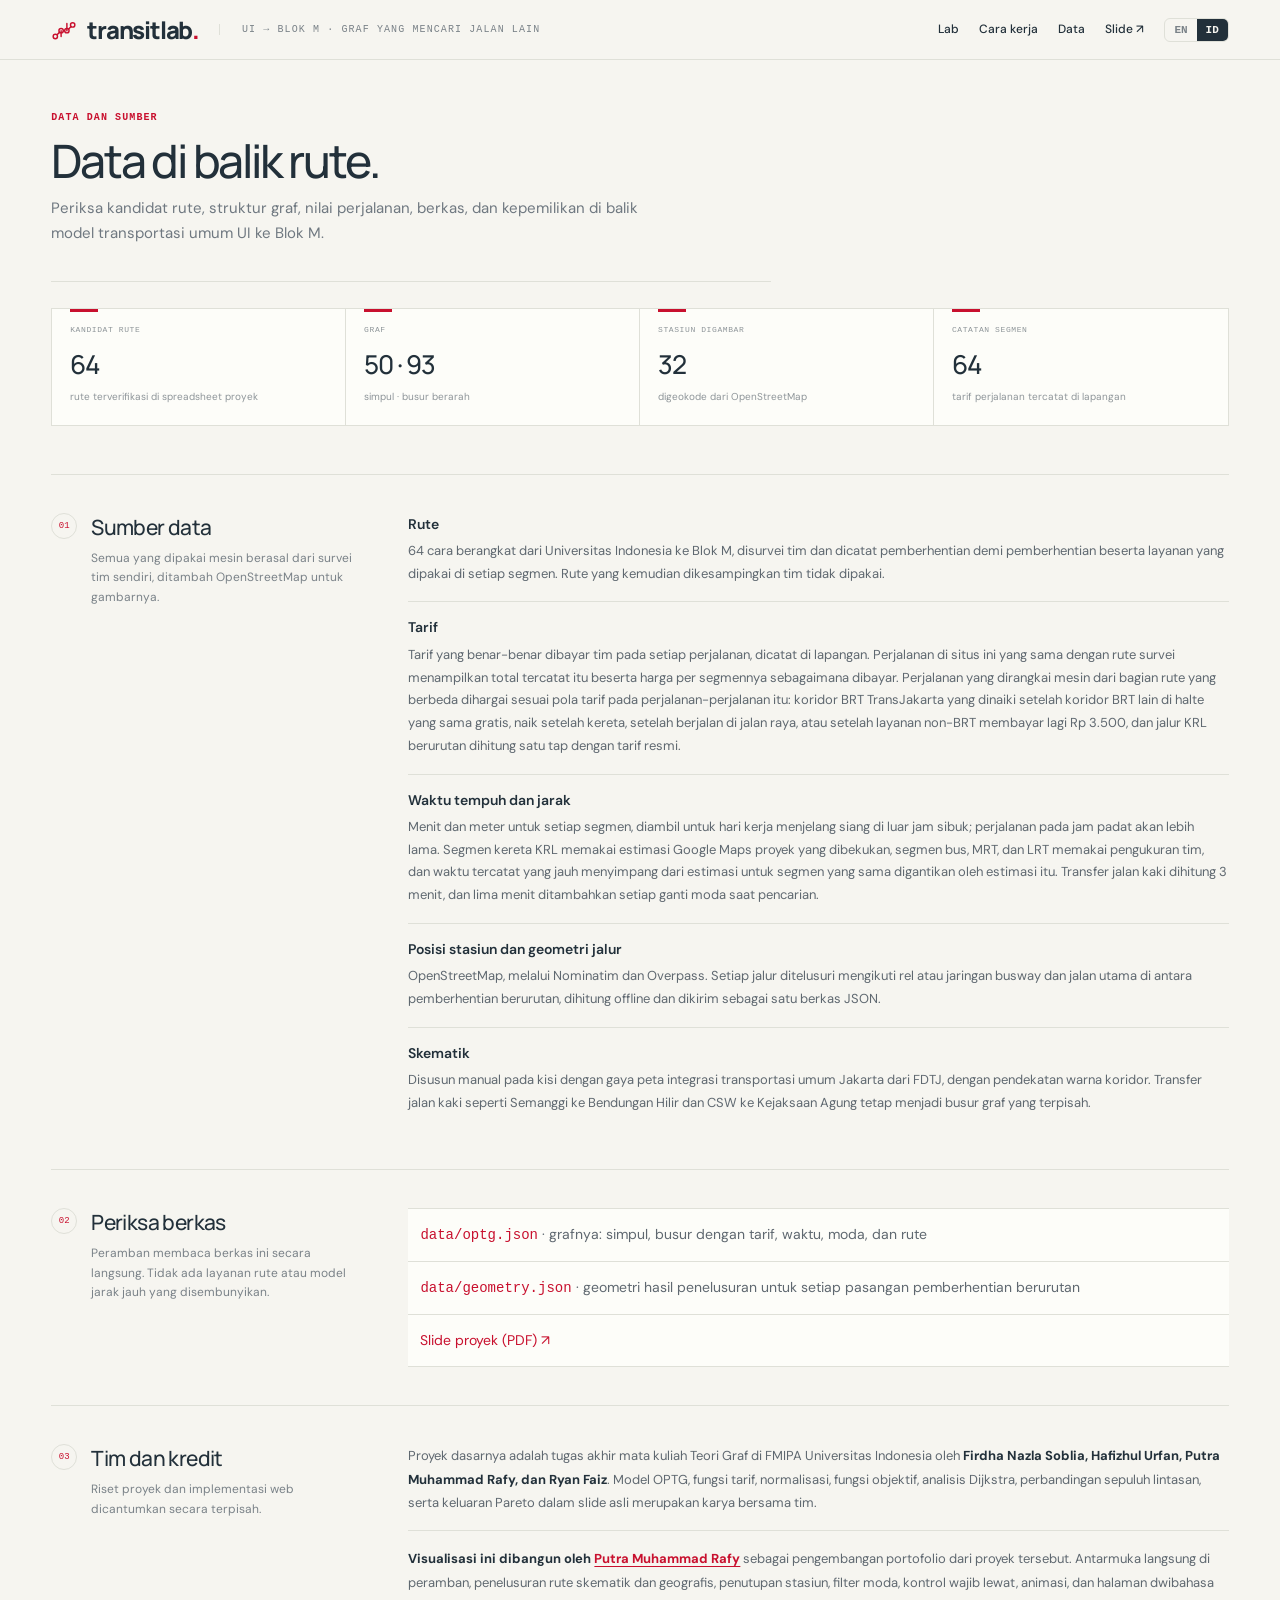
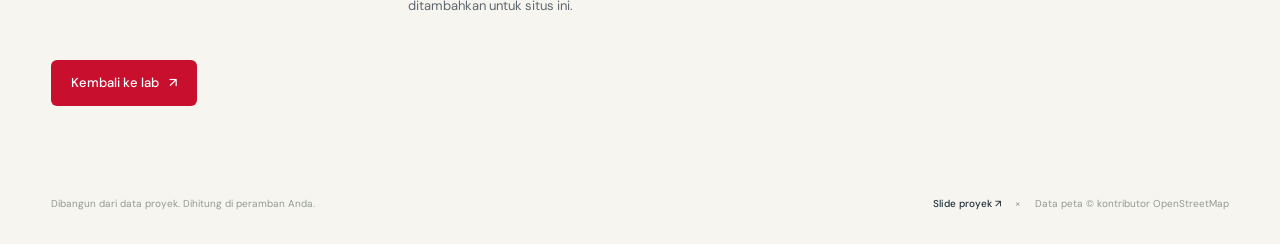
==== commit d40ba3e9: "KRL minutes from the Maps snapshot, bus/MRT/LRT from the sheet; drop the survey tag Co-Authored-By: " ====
--- a/public/data.html
+++ b/public/data.html
@@ -55,7 +55,7 @@
       <dt><span lang="en">Fares</span><span lang="id">Tarif</span></dt>
       <dd><span lang="en">What the team actually paid on each trip, recorded in the field. A journey on this site that matches a surveyed route shows that recorded total and its per-leg prices as they were paid. A journey the engine assembles from parts of different routes is priced the way those trips show fares behave: a TransJakarta BRT corridor boarded after another BRT corridor inside the same halte is free, boarding after a train, after a walk on the street, or after a non-BRT service pays the flat Rp 3,500 again, and consecutive KRL lines are one tap on the official tariff.</span><span lang="id">Tarif yang benar-benar dibayar tim pada setiap perjalanan, dicatat di lapangan. Perjalanan di situs ini yang sama dengan rute survei menampilkan total tercatat itu beserta harga per segmennya sebagaimana dibayar. Perjalanan yang dirangkai mesin dari bagian rute yang berbeda dihargai sesuai pola tarif pada perjalanan-perjalanan itu: koridor BRT TransJakarta yang dinaiki setelah koridor BRT lain di halte yang sama gratis, naik setelah kereta, setelah berjalan di jalan raya, atau setelah layanan non-BRT membayar lagi Rp 3.500, dan jalur KRL berurutan dihitung satu tap dengan tarif resmi.</span></dd>
       <dt><span lang="en">Travel times and distances</span><span lang="id">Waktu tempuh dan jarak</span></dt>
-      <dd><span lang="en">Minutes and metres for every hop, from the project's measurements, taken for a weekday late morning outside peak traffic; a rush-hour trip will take longer. Where a recorded time is far off the notebook's frozen Google Maps estimate for the same hop, the estimate is used instead. Walking transfers count as 3 minutes, and five minutes are added per change of mode during the search.</span><span lang="id">Menit dan meter untuk setiap segmen, dari pengukuran proyek, diambil untuk hari kerja menjelang siang di luar jam sibuk; perjalanan pada jam padat akan lebih lama. Bila suatu waktu tercatat jauh menyimpang dari estimasi Google Maps yang dibekukan di notebook untuk segmen yang sama, estimasi itulah yang dipakai. Transfer jalan kaki dihitung 3 menit, dan lima menit ditambahkan setiap ganti moda saat pencarian.</span></dd>
+      <dd><span lang="en">Minutes and metres for every hop, taken for a weekday late morning outside peak traffic; a rush-hour trip will take longer. Train legs on the KRL use the project's frozen Google Maps estimates, bus, MRT and LRT legs use the team's measurements, and a recorded time far off the estimate for the same hop is replaced by it. Walking transfers count as 3 minutes, and five minutes are added per change of mode during the search.</span><span lang="id">Menit dan meter untuk setiap segmen, diambil untuk hari kerja menjelang siang di luar jam sibuk; perjalanan pada jam padat akan lebih lama. Segmen kereta KRL memakai estimasi Google Maps proyek yang dibekukan, segmen bus, MRT, dan LRT memakai pengukuran tim, dan waktu tercatat yang jauh menyimpang dari estimasi untuk segmen yang sama digantikan oleh estimasi itu. Transfer jalan kaki dihitung 3 menit, dan lima menit ditambahkan setiap ganti moda saat pencarian.</span></dd>
       <dt><span lang="en">Station positions and line geometry</span><span lang="id">Posisi stasiun dan geometri jalur</span></dt>
       <dd><span lang="en">OpenStreetMap, via Nominatim and Overpass. Each line is traced along the railway or the busway and major-road network between consecutive stops, computed offline and shipped as one JSON file.</span><span lang="id">OpenStreetMap, melalui Nominatim dan Overpass. Setiap jalur ditelusuri mengikuti rel atau jaringan busway dan jalan utama di antara pemberhentian berurutan, dihitung offline dan dikirim sebagai satu berkas JSON.</span></dd>
       <dt><span lang="en">Schematic</span><span lang="id">Skematik</span></dt>
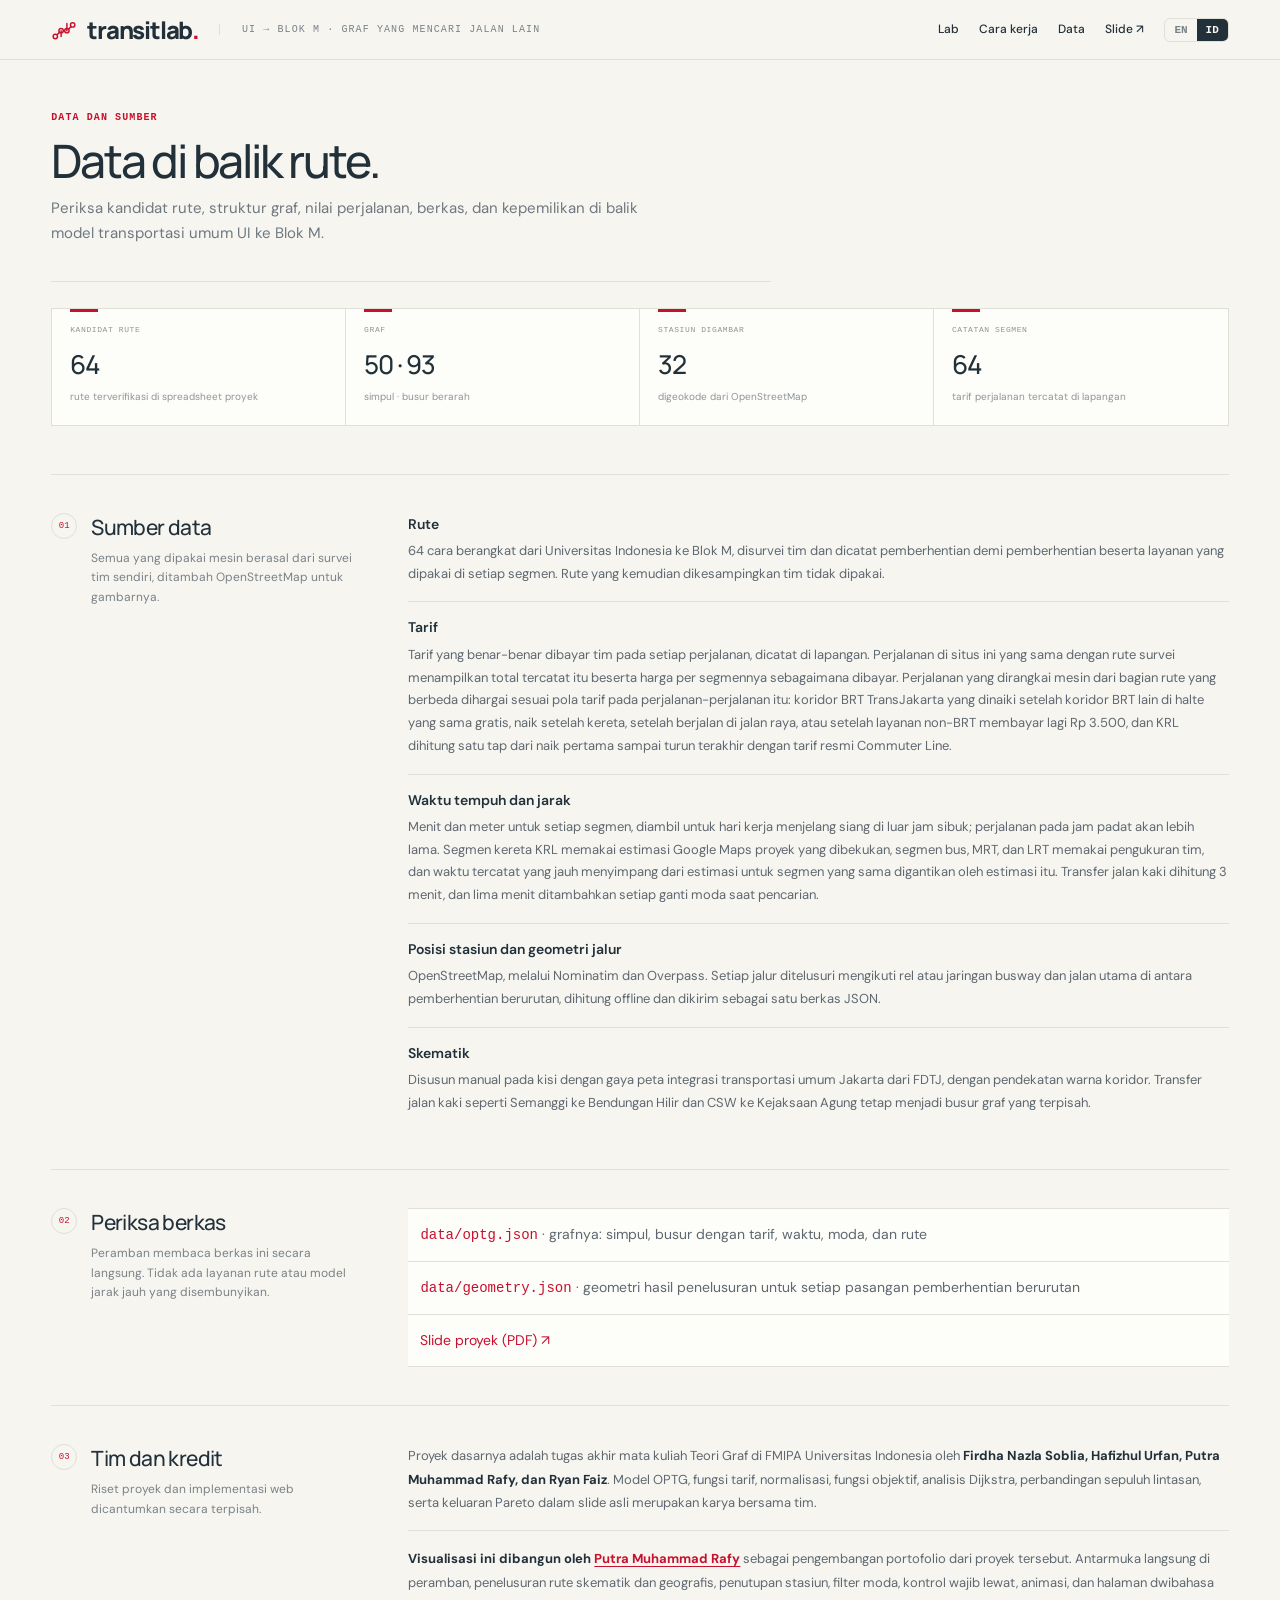
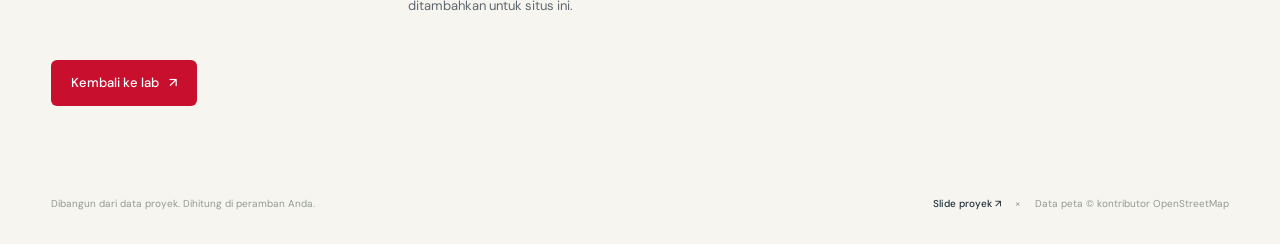
==== commit b8c7abe5: "Test and copy for the official KRL fare matrix Co-Authored-By: Claude Opus 5 <noreply@anthropic.com>" ====
--- a/public/data.html
+++ b/public/data.html
@@ -53,7 +53,7 @@
       <dt><span lang="en">Routes</span><span lang="id">Rute</span></dt>
       <dd><span lang="en">64 ways to get from Universitas Indonesia to Blok M, surveyed by the team and written down stop by stop with the service used for every hop. Routes the team later set aside are not used.</span><span lang="id">64 cara berangkat dari Universitas Indonesia ke Blok M, disurvei tim dan dicatat pemberhentian demi pemberhentian beserta layanan yang dipakai di setiap segmen. Rute yang kemudian dikesampingkan tim tidak dipakai.</span></dd>
       <dt><span lang="en">Fares</span><span lang="id">Tarif</span></dt>
-      <dd><span lang="en">What the team actually paid on each trip, recorded in the field. A journey on this site that matches a surveyed route shows that recorded total and its per-leg prices as they were paid. A journey the engine assembles from parts of different routes is priced the way those trips show fares behave: a TransJakarta BRT corridor boarded after another BRT corridor inside the same halte is free, boarding after a train, after a walk on the street, or after a non-BRT service pays the flat Rp 3,500 again, and consecutive KRL lines are one tap on the official tariff.</span><span lang="id">Tarif yang benar-benar dibayar tim pada setiap perjalanan, dicatat di lapangan. Perjalanan di situs ini yang sama dengan rute survei menampilkan total tercatat itu beserta harga per segmennya sebagaimana dibayar. Perjalanan yang dirangkai mesin dari bagian rute yang berbeda dihargai sesuai pola tarif pada perjalanan-perjalanan itu: koridor BRT TransJakarta yang dinaiki setelah koridor BRT lain di halte yang sama gratis, naik setelah kereta, setelah berjalan di jalan raya, atau setelah layanan non-BRT membayar lagi Rp 3.500, dan jalur KRL berurutan dihitung satu tap dengan tarif resmi.</span></dd>
+      <dd><span lang="en">What the team actually paid on each trip, recorded in the field. A journey on this site that matches a surveyed route shows that recorded total and its per-leg prices as they were paid. A journey the engine assembles from parts of different routes is priced the way those trips show fares behave: a TransJakarta BRT corridor boarded after another BRT corridor inside the same halte is free, boarding after a train, after a walk on the street, or after a non-BRT service pays the flat Rp 3,500 again, and KRL is one tap from first boarding to last alighting at the official Commuter Line fare.</span><span lang="id">Tarif yang benar-benar dibayar tim pada setiap perjalanan, dicatat di lapangan. Perjalanan di situs ini yang sama dengan rute survei menampilkan total tercatat itu beserta harga per segmennya sebagaimana dibayar. Perjalanan yang dirangkai mesin dari bagian rute yang berbeda dihargai sesuai pola tarif pada perjalanan-perjalanan itu: koridor BRT TransJakarta yang dinaiki setelah koridor BRT lain di halte yang sama gratis, naik setelah kereta, setelah berjalan di jalan raya, atau setelah layanan non-BRT membayar lagi Rp 3.500, dan KRL dihitung satu tap dari naik pertama sampai turun terakhir dengan tarif resmi Commuter Line.</span></dd>
       <dt><span lang="en">Travel times and distances</span><span lang="id">Waktu tempuh dan jarak</span></dt>
       <dd><span lang="en">Minutes and metres for every hop, taken for a weekday late morning outside peak traffic; a rush-hour trip will take longer. Train legs on the KRL use the project's frozen Google Maps estimates, bus, MRT and LRT legs use the team's measurements, and a recorded time far off the estimate for the same hop is replaced by it. Walking transfers count as 3 minutes, and five minutes are added per change of mode during the search.</span><span lang="id">Menit dan meter untuk setiap segmen, diambil untuk hari kerja menjelang siang di luar jam sibuk; perjalanan pada jam padat akan lebih lama. Segmen kereta KRL memakai estimasi Google Maps proyek yang dibekukan, segmen bus, MRT, dan LRT memakai pengukuran tim, dan waktu tercatat yang jauh menyimpang dari estimasi untuk segmen yang sama digantikan oleh estimasi itu. Transfer jalan kaki dihitung 3 menit, dan lima menit ditambahkan setiap ganti moda saat pencarian.</span></dd>
       <dt><span lang="en">Station positions and line geometry</span><span lang="id">Posisi stasiun dan geometri jalur</span></dt>
